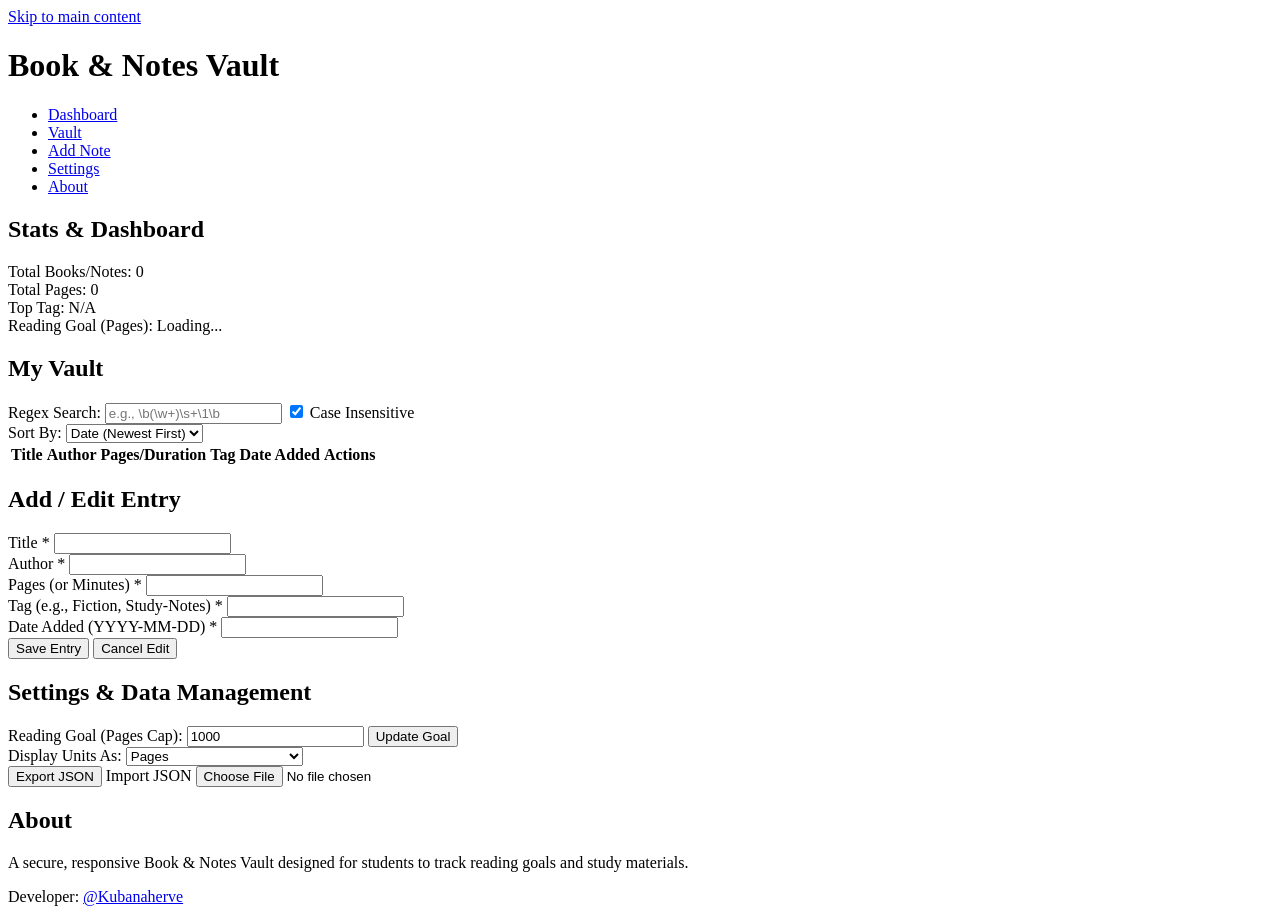
==== index.html @ f5fe2d56 "M2: Add main form, settings controls, and about section" ====
<!DOCTYPE html>
<html lang="en">
<head>
  <meta charset="UTF-8">
  <meta name="viewport" content="width=device-width, initial-scale=1.0">
  <title>Book & Notes Vault</title>
  <link rel="stylesheet" href="styles/main.css">
</head>
<body>
  <a href="#main-content" class="skip-link">Skip to main content</a>
    <header>
    <h1>Book & Notes Vault</h1>
    <nav aria-label="Main Navigation">
      <ul>
        <li><a href="#dashboard">Dashboard</a></li>
        <li><a href="#vault">Vault</a></li>
        <li><a href="#form-section">Add Note</a></li>
        <li><a href="#settings">Settings</a></li>
        <li><a href="#about">About</a></li>
      </ul>
    </nav>
  </header>
  <!-- ARIA Live Regions for Accessibility Announcements -->
  <div id="aria-polite" class="sr-only" aria-live="polite"></div>
  <div id="aria-assertive" class="sr-only" aria-live="assertive"></div>

  <main id="main-content">
   
    <!-- Dashboard Section -->
    <section id="dashboard" aria-labelledby="dashboard-heading">
      <h2 id="dashboard-heading">Stats & Dashboard</h2>
      <div class="stats-grid">
        <div class="stat-card">Total Books/Notes: <span id="stat-total">0</span></div>
        <div class="stat-card">Total Pages: <span id="stat-pages">0</span></div>
        <div class="stat-card">Top Tag: <span id="stat-tag">N/A</span></div>
      </div>
      <div class="cap-tracker">
        Reading Goal (Pages): <span id="goal-status">Loading...</span>
      </div>
      </section>

      <!-- Vault Table / Search -->
    <section id="vault" aria-labelledby="vault-heading">
      <h2 id="vault-heading">My Vault</h2>
      <div class="controls">
        <div class="search-group">
          <label for="search-input">Regex Search:</label>
          <input type="text" id="search-input" placeholder="e.g., \b(\w+)\s+\1\b">
          <label><input type="checkbox" id="search-case" checked> Case Insensitive</label>
        </div>
         <div class="sort-group">
          <label for="sort-select">Sort By:</label>
          <select id="sort-select">
            <option value="dateAdded-desc">Date (Newest First)</option>
            <option value="dateAdded-asc">Date (Oldest First)</option>
            <option value="title-asc">Title (A-Z)</option>
            <option value="pages-desc">Pages (High-Low)</option>
          </select>
        </div>
      </div>
   <div class="table-responsive">
        <table id="records-table">
          <thead>
            <tr>
              <th>Title</th>
              <th>Author</th>
              <th>Pages/Duration</th>
              <th>Tag</th>
              <th>Date Added</th>
              <th>Actions</th>
            </tr>
          </thead>
          <tbody id="records-body">
            <!-- Populated via JS -->
          </tbody>
        </table>
      </div>
    </section>

    </section>
     

<!-- Add/Edit Form Section -->
    <section id="form-section" aria-labelledby="form-heading">
      <h2 id="form-heading">Add / Edit Entry</h2>
      <form id="record-form" novalidate>
        <input type="hidden" id="record-id">

        <div class="form-group">
          <label for="title">Title *</label>
          <input type="text" id="title" required aria-describedby="title-error">
          <span class="error-msg" id="title-error"></span>
        </div>

        <div class="form-group">
          <label for="author">Author *</label>
          <input type="text" id="author" required aria-describedby="author-error">
          <span class="error-msg" id="author-error"></span>
        </div>
        <div class="form-group">
          <label for="pages">Pages (or Minutes) *</label>
          <input type="text" id="pages" required aria-describedby="pages-error">
          <span class="error-msg" id="pages-error"></span>
        </div>
        <div class="form-group">
          <label for="tag">Tag (e.g., Fiction, Study-Notes) *</label>
          <input type="text" id="tag" required aria-describedby="tag-error">
          <span class="error-msg" id="tag-error"></span>
        </div>

        <div class="form-group">
          <label for="dateAdded">Date Added (YYYY-MM-DD) *</label>
          <input type="text" id="dateAdded" required aria-describedby="date-error">
          <span class="error-msg" id="date-error"></span>
        </div>

        <button type="submit" class="btn-primary">Save Entry</button>
        <button type="button" id="cancel-edit" class="btn-secondary hidden">Cancel Edit</button>
      </form>

      </section>

    <!-- Settings Section -->
    <section id="settings" aria-labelledby="settings-heading">
      <h2 id="settings-heading">Settings & Data Management</h2>
      <div class="form-group">
        <label for="page-goal">Reading Goal (Pages Cap):</label>
        <input type="number" id="page-goal" value="1000">
        <button id="save-goal" class="btn-secondary">Update Goal</button>
      </div>
      <div class="form-group">
        <label for="unit-toggle">Display Units As:</label>
        <select id="unit-toggle">
          <option value="pages">Pages</option>
          <option value="minutes">Minutes (1 page = 2 mins)</option>
        </select>
      </div>
      <div class="data-controls">
        <button id="export-btn" class="btn-secondary">Export JSON</button>
        <label for="import-file" class="btn-secondary file-label">Import JSON</label>
        <input type="file" id="import-file" accept=".json" class="sr-only">
      </div>
    </section>

    <!-- About Section -->
    <section id="about" aria-labelledby="about-heading">
      <h2 id="about-heading">About</h2>
      <p>A secure, responsive Book & Notes Vault designed for students to track reading goals and study materials.</p>
      <p>Developer: <a href="https://github.com/Kubanaherve" target="_blank" rel="noopener">@Kubanaherve</a></p>
    </section>
    </section>
        
  </main>
</body>
</html>
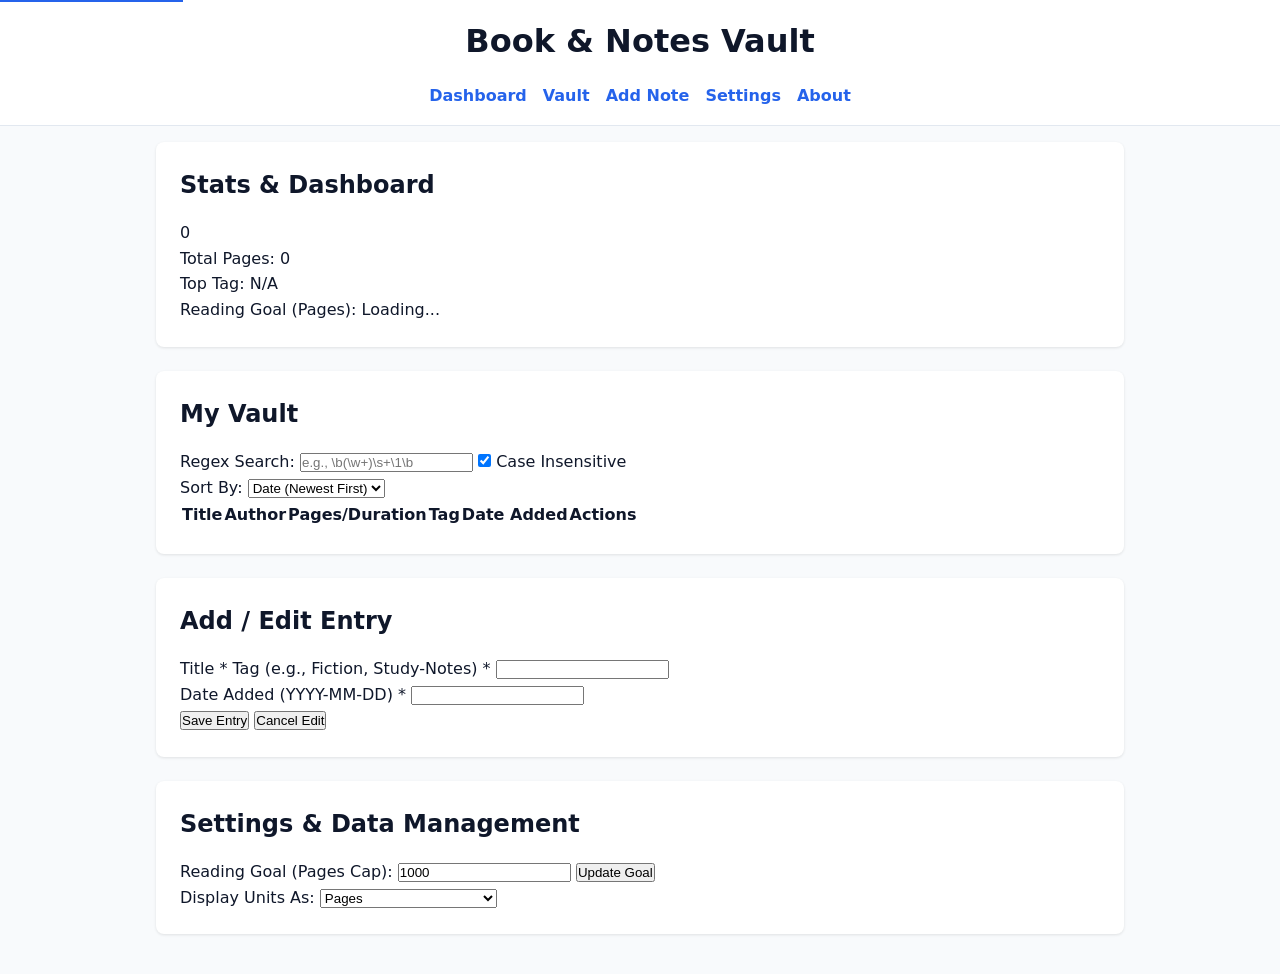
==== commit a1ca070d: "Properly placed index file to make it work perfectly" ====
--- a/index.html
+++ b/index.html
@@ -30,7 +30,7 @@
     <section id="dashboard" aria-labelledby="dashboard-heading">
       <h2 id="dashboard-heading">Stats & Dashboard</h2>
       <div class="stats-grid">
-        <div class="stat-card">Total Books/Notes: <span id="stat-total">0</span></div>
+        <div class="stat-card"><otal Books/Notes: <span id="stat-total">0</span></div>
         <div class="stat-card">Total Pages: <span id="stat-pages">0</span></div>
         <div class="stat-card">Top Tag: <span id="stat-tag">N/A</span></div>
       </div>
@@ -43,7 +43,7 @@
     <section id="vault" aria-labelledby="vault-heading">
       <h2 id="vault-heading">My Vault</h2>
       <div class="controls">
-        <div class="search-group">
+             <div class="search-group">
           <label for="search-input">Regex Search:</label>
           <input type="text" id="search-input" placeholder="e.g., \b(\w+)\s+\1\b">
           <label><input type="checkbox" id="search-case" checked> Case Insensitive</label>
@@ -88,21 +88,6 @@
 
         <div class="form-group">
           <label for="title">Title *</label>
-          <input type="text" id="title" required aria-describedby="title-error">
-          <span class="error-msg" id="title-error"></span>
-        </div>
-
-        <div class="form-group">
-          <label for="author">Author *</label>
-          <input type="text" id="author" required aria-describedby="author-error">
-          <span class="error-msg" id="author-error"></span>
-        </div>
-        <div class="form-group">
-          <label for="pages">Pages (or Minutes) *</label>
-          <input type="text" id="pages" required aria-describedby="pages-error">
-          <span class="error-msg" id="pages-error"></span>
-        </div>
-        <div class="form-group">
           <label for="tag">Tag (e.g., Fiction, Study-Notes) *</label>
           <input type="text" id="tag" required aria-describedby="tag-error">
           <span class="error-msg" id="tag-error"></span>
@@ -117,7 +102,6 @@
         <button type="submit" class="btn-primary">Save Entry</button>
         <button type="button" id="cancel-edit" class="btn-secondary hidden">Cancel Edit</button>
       </form>
-
       </section>
 
     <!-- Settings Section -->
@@ -133,22 +117,7 @@
         <select id="unit-toggle">
           <option value="pages">Pages</option>
           <option value="minutes">Minutes (1 page = 2 mins)</option>
-        </select>
-      </div>
-      <div class="data-controls">
-        <button id="export-btn" class="btn-secondary">Export JSON</button>
-        <label for="import-file" class="btn-secondary file-label">Import JSON</label>
-        <input type="file" id="import-file" accept=".json" class="sr-only">
-      </div>
-    </section>
-
-    <!-- About Section -->
-    <section id="about" aria-labelledby="about-heading">
-      <h2 id="about-heading">About</h2>
-      <p>A secure, responsive Book & Notes Vault designed for students to track reading goals and study materials.</p>
-      <p>Developer: <a href="https://github.com/Kubanaherve" target="_blank" rel="noopener">@Kubanaherve</a></p>
-    </section>
-    </section>
+              </section>
         
   </main>
 </body>
--- a/styles/main.css
+++ b/styles/main.css
@@ -0,0 +1,30 @@
+/* Custom Properties & Reset */
+:root {
+  --primary: #2563eb;
+  --primary-hover: #1d4ed8;
+  --bg-color: #f8fafc;
+  --text-main: #0f172a;
+  --text-muted: #64748b;
+  --error: #ef4444;
+  --success: #10b981;
+  --border: #e2e8f0;
+  --surface: #ffffff;
+  --mark-bg: #fde047;
+}
+
+* { box-sizing: border-box; margin: 0; padding: 0; }
+body { font-family: system-ui, -apple-system, sans-serif; background: var(--bg-color); color: var(--text-main); line-height: 1.6; }
+
+/* Accessibility - Skip Link & Screen Reader Only */
+.skip-link { position: absolute; top: -40px; left: 0; background: var(--primary); color: white; padding: 8px; z-index: 100; transition: top 0.2s; }
+.skip-link:focus { top: 0; }
+.sr-only { position: absolute; width: 1px; height: 1px; padding: 0; margin: -1px; overflow: hidden; clip: rect(0,0,0,0); border: 0; }
+*:focus-visible { outline: 3px solid var(--primary); outline-offset: 2px; }
+
+/* Layout - Mobile First */
+header { background: var(--surface); padding: 1rem; border-bottom: 1px solid var(--border); text-align: center; }
+nav ul { list-style: none; display: flex; flex-wrap: wrap; justify-content: center; gap: 1rem; margin-top: 0.5rem; }
+nav a { text-decoration: none; color: var(--primary); font-weight: 600; }
+main { padding: 1rem; max-width: 1000px; margin: 0 auto; }
+section { background: var(--surface); margin-bottom: 1.5rem; padding: 1.5rem; border-radius: 8px; box-shadow: 0 1px 3px rgba(0,0,0,0.1); }
+h1, h2 { margin-bottom: 1rem; }
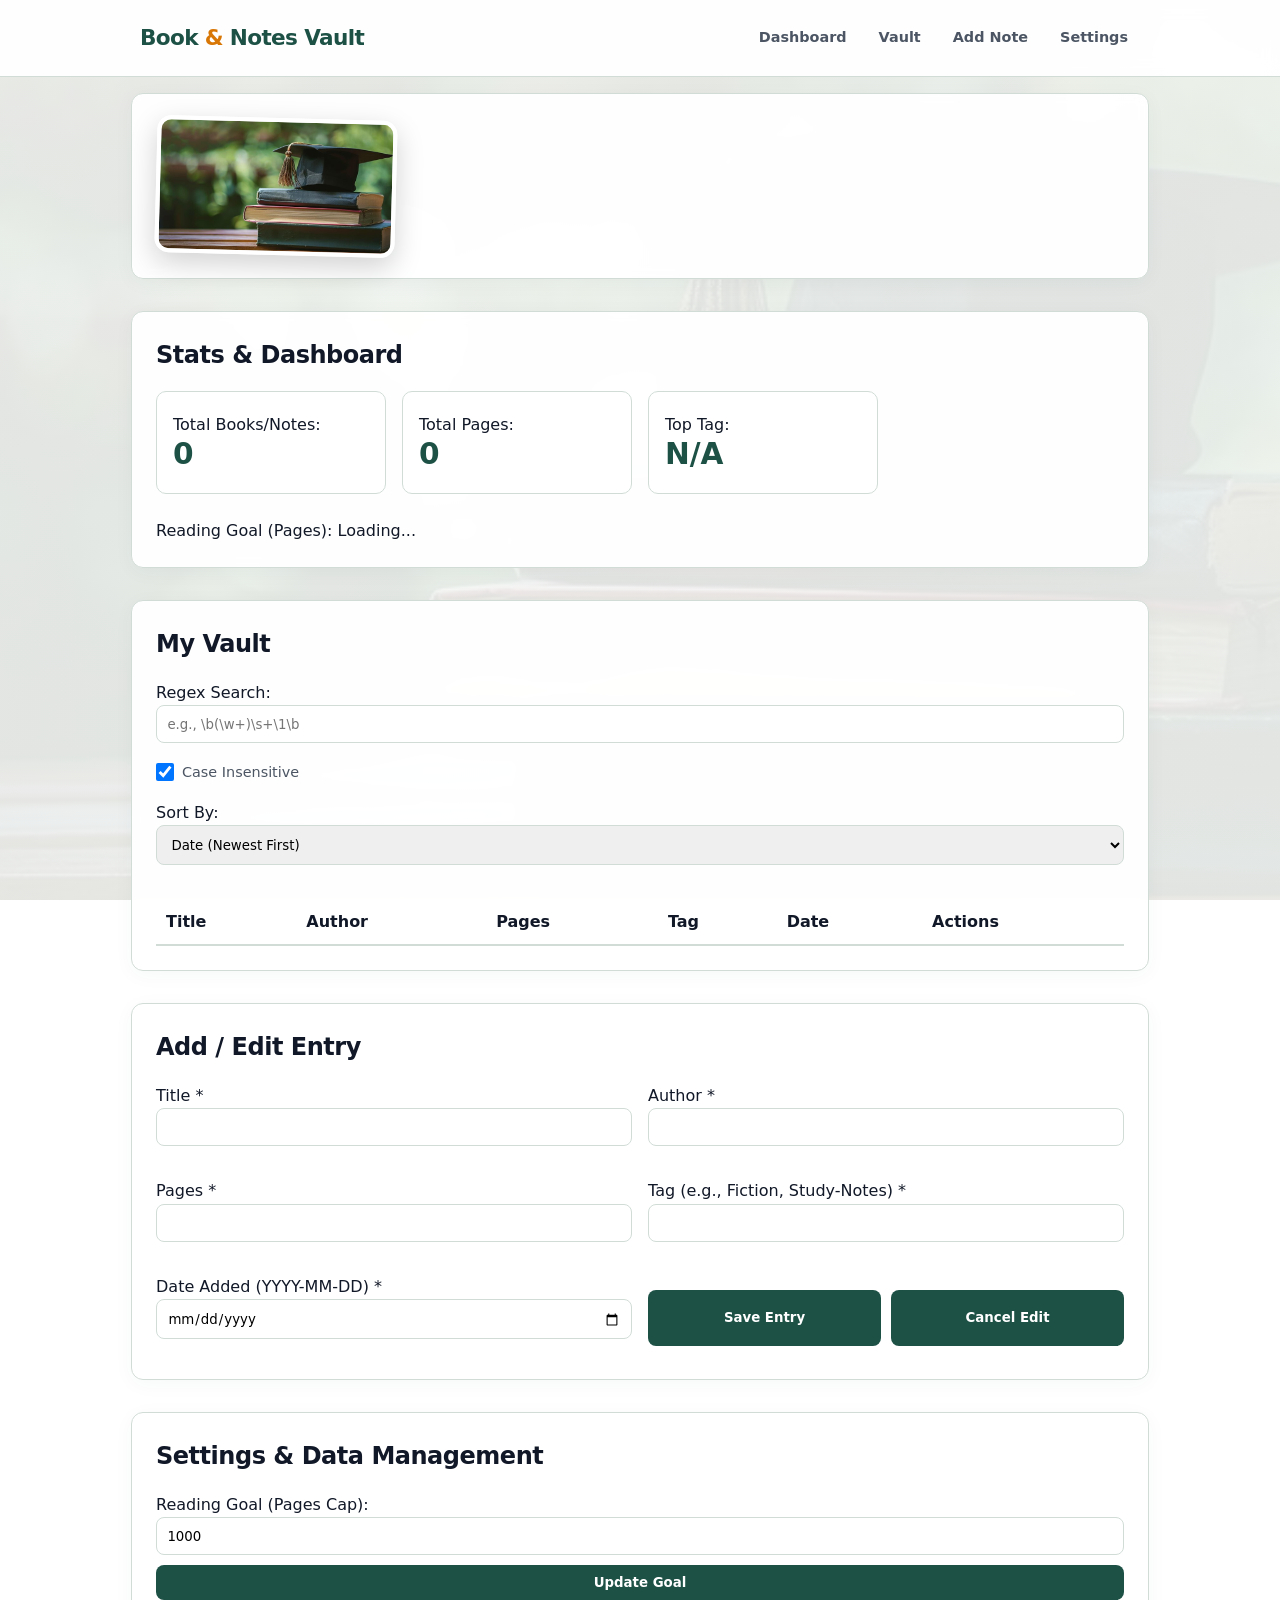
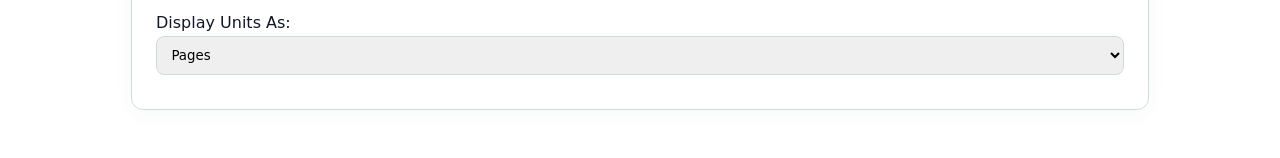
==== commit 8f2eb170: "style: apply scholarly theme with graduation image and formatted CSS" ====
--- a/index.html
+++ b/index.html
@@ -5,50 +5,60 @@
   <meta name="viewport" content="width=device-width, initial-scale=1.0">
   <title>Book & Notes Vault</title>
   <link rel="stylesheet" href="styles/main.css">
+  <!-- FIXED: Linked your JavaScript so the app actually works -->
+  <script type="module" src="scripts/app.js"></script>
 </head>
 <body>
   <a href="#main-content" class="skip-link">Skip to main content</a>
-    <header>
-    <h1>Book & Notes Vault</h1>
-    <nav aria-label="Main Navigation">
-      <ul>
-        <li><a href="#dashboard">Dashboard</a></li>
-        <li><a href="#vault">Vault</a></li>
-        <li><a href="#form-section">Add Note</a></li>
-        <li><a href="#settings">Settings</a></li>
-        <li><a href="#about">About</a></li>
-      </ul>
-    </nav>
+  <header class="site-header">
+    <div class="header-inner">
+      <a class="brand" href="#">Book <span>&</span> Notes Vault</a>
+      <nav aria-label="Main Navigation">
+        <a href="#dashboard">Dashboard</a>
+        <a href="#vault">Vault</a>
+        <a href="#form-section">Add Note</a>
+        <a href="#settings">Settings</a>
+      </nav>
+    </div>
   </header>
+
   <!-- ARIA Live Regions for Accessibility Announcements -->
   <div id="aria-polite" class="sr-only" aria-live="polite"></div>
   <div id="aria-assertive" class="sr-only" aria-live="assertive"></div>
 
   <main id="main-content">
+
+    <!-- ADDED: The Graduation Image -->
+    <section class="welcome panel">
+      <div class="welcome-image-container" aria-hidden="true">
+        <img src="assets/graduation.jpg" alt="Graduation cap and stack of books" class="welcome-image">
+      </div>
+    </section>
    
     <!-- Dashboard Section -->
-    <section id="dashboard" aria-labelledby="dashboard-heading">
+    <section id="dashboard" class="section-block panel" aria-labelledby="dashboard-heading">
       <h2 id="dashboard-heading">Stats & Dashboard</h2>
       <div class="stats-grid">
-        <div class="stat-card"><otal Books/Notes: <span id="stat-total">0</span></div>
-        <div class="stat-card">Total Pages: <span id="stat-pages">0</span></div>
-        <div class="stat-card">Top Tag: <span id="stat-tag">N/A</span></div>
+        <!-- FIXED: Typo on "Total" -->
+        <div class="stat-card">Total Books/Notes: <strong id="stat-total">0</strong></div>
+        <div class="stat-card">Total Pages: <strong id="stat-pages">0</strong></div>
+        <div class="stat-card">Top Tag: <strong id="stat-tag">N/A</strong></div>
       </div>
-      <div class="cap-tracker">
+      <div class="cap-tracker" style="margin-top: 1rem;">
         Reading Goal (Pages): <span id="goal-status">Loading...</span>
       </div>
-      </section>
+    </section>
 
-      <!-- Vault Table / Search -->
-    <section id="vault" aria-labelledby="vault-heading">
+    <!-- Vault Table / Search -->
+    <section id="vault" class="section-block" aria-labelledby="vault-heading">
       <h2 id="vault-heading">My Vault</h2>
-      <div class="controls">
-             <div class="search-group">
+      <div class="controls panel">
+        <div class="search-group">
           <label for="search-input">Regex Search:</label>
           <input type="text" id="search-input" placeholder="e.g., \b(\w+)\s+\1\b">
-          <label><input type="checkbox" id="search-case" checked> Case Insensitive</label>
+          <label class="check-label"><input type="checkbox" id="search-case" checked> Case Insensitive</label>
         </div>
-         <div class="sort-group">
+        <div class="sort-group" style="margin-top: 1rem;">
           <label for="sort-select">Sort By:</label>
           <select id="sort-select">
             <option value="dateAdded-desc">Date (Newest First)</option>
@@ -58,16 +68,17 @@
           </select>
         </div>
       </div>
-   <div class="table-responsive">
-        <table id="records-table">
+      
+      <div class="table-responsive panel" style="margin-top: 1.5rem; overflow-x: auto;">
+        <table id="records-table" style="width: 100%; text-align: left; border-collapse: collapse;">
           <thead>
-            <tr>
-              <th>Title</th>
-              <th>Author</th>
-              <th>Pages/Duration</th>
-              <th>Tag</th>
-              <th>Date Added</th>
-              <th>Actions</th>
+            <tr style="border-bottom: 2px solid var(--border);">
+              <th style="padding: 10px;">Title</th>
+              <th style="padding: 10px;">Author</th>
+              <th style="padding: 10px;">Pages</th>
+              <th style="padding: 10px;">Tag</th>
+              <th style="padding: 10px;">Date</th>
+              <th style="padding: 10px;">Actions</th>
             </tr>
           </thead>
           <tbody id="records-body">
@@ -77,49 +88,82 @@
       </div>
     </section>
 
-    </section>
-     
-
-<!-- Add/Edit Form Section -->
-    <section id="form-section" aria-labelledby="form-heading">
+    <!-- Add/Edit Form Section -->
+    <section id="form-section" class="section-block panel" aria-labelledby="form-heading">
       <h2 id="form-heading">Add / Edit Entry</h2>
       <form id="record-form" novalidate>
         <input type="hidden" id="record-id">
 
+        <!-- FIXED: Added the missing Title, Author, and Pages inputs -->
         <div class="form-group">
           <label for="title">Title *</label>
+          <input type="text" id="title" required aria-describedby="title-error">
+          <span class="error-message" id="title-error"></span>
+        </div>
+
+        <div class="form-group">
+          <label for="author">Author *</label>
+          <input type="text" id="author" required aria-describedby="author-error">
+          <span class="error-message" id="author-error"></span>
+        </div>
+
+        <div class="form-group">
+          <label for="pages">Pages *</label>
+          <input type="number" id="pages" required aria-describedby="pages-error">
+          <span class="error-message" id="pages-error"></span>
+        </div>
+
+        <div class="form-group">
           <label for="tag">Tag (e.g., Fiction, Study-Notes) *</label>
           <input type="text" id="tag" required aria-describedby="tag-error">
-          <span class="error-msg" id="tag-error"></span>
+          <span class="error-message" id="tag-error"></span>
         </div>
 
         <div class="form-group">
           <label for="dateAdded">Date Added (YYYY-MM-DD) *</label>
-          <input type="text" id="dateAdded" required aria-describedby="date-error">
-          <span class="error-msg" id="date-error"></span>
+          <input type="date" id="dateAdded" required aria-describedby="date-error">
+          <span class="error-message" id="date-error"></span>
         </div>
 
-        <button type="submit" class="btn-primary">Save Entry</button>
-        <button type="button" id="cancel-edit" class="btn-secondary hidden">Cancel Edit</button>
+        <div style="display: flex; gap: 10px; margin-top: 1rem;">
+          <button type="submit" class="button button-primary">Save Entry</button>
+          <button type="button" id="cancel-edit" class="button button-light hidden">Cancel Edit</button>
+        </div>
       </form>
-      </section>
+    </section>
 
     <!-- Settings Section -->
-    <section id="settings" aria-labelledby="settings-heading">
+    <section id="settings" class="section-block panel" aria-labelledby="settings-heading">
       <h2 id="settings-heading">Settings & Data Management</h2>
       <div class="form-group">
         <label for="page-goal">Reading Goal (Pages Cap):</label>
         <input type="number" id="page-goal" value="1000">
-        <button id="save-goal" class="btn-secondary">Update Goal</button>
+        <button id="save-goal" class="button button-primary">Update Goal</button>
       </div>
       <div class="form-group">
         <label for="unit-toggle">Display Units As:</label>
         <select id="unit-toggle">
           <option value="pages">Pages</option>
           <option value="minutes">Minutes (1 page = 2 mins)</option>
-              </section>
+        <!-- FIXED: Added missing closing tags -->
+        </select>
+      </div>
+    </section>
         
   </main>
 </body>
 </html>
 
+
+  
+  
+  
+     
+
+
+
+    
+
+        
+  
+
--- a/styles/main.css
+++ b/styles/main.css
@@ -1,30 +1,391 @@
 /* Custom Properties & Reset */
 :root {
-  --primary: #2563eb;
-  --primary-hover: #1d4ed8;
-  --bg-color: #f8fafc;
-  --text-main: #0f172a;
-  --text-muted: #64748b;
-  --error: #ef4444;
-  --success: #10b981;
-  --border: #e2e8f0;
-  --surface: #ffffff;
+  --primary: #1d5146; /* Deep scholarly green */
+  --primary-hover: #164037;
+  --accent: #d97706; /* Scholarly Gold */
+  --bg-color: #f3f6f4;
+  --text-main: #111827;
+  --text-muted: #4b5563;
+  --error: #b91c1c;
+  --success: #15803d;
+  --border: #d1dcd6;
+  --surface: rgba(255, 255, 255, 0.94); /* Glass-like surface translucency */
   --mark-bg: #fde047;
 }
 
 * { box-sizing: border-box; margin: 0; padding: 0; }
-body { font-family: system-ui, -apple-system, sans-serif; background: var(--bg-color); color: var(--text-main); line-height: 1.6; }
-
-/* Accessibility - Skip Link & Screen Reader Only */
-.skip-link { position: absolute; top: -40px; left: 0; background: var(--primary); color: white; padding: 8px; z-index: 100; transition: top 0.2s; }
-.skip-link:focus { top: 0; }
+html { scroll-behavior: smooth; scroll-padding-top: 1.5rem; }
+
+/* Immersive Background Wallpaper */
+body { 
+  font-family: system-ui, -apple-system, sans-serif; 
+  background-image: 
+    linear-gradient(rgba(243, 246, 244, 0.92), rgba(243, 246, 244, 0.92)), /* Light overlay to secure AA text contrast */
+    url('../assets/graduation.jpg'); /* Set your visual here */
+  background-attachment: fixed;
+  background-size: cover;
+  background-position: center;
+  color: var(--text-main); 
+  line-height: 1.6; 
+}
+
+/* Accessibility */
+.skip-link { position: absolute; top: -100px; left: 1rem; background: var(--primary); color: #fff; padding: 0.7rem 1rem; border-radius: 8px; z-index: 100; transition: top 0.2s; }
+.skip-link:focus { top: 1rem; }
 .sr-only { position: absolute; width: 1px; height: 1px; padding: 0; margin: -1px; overflow: hidden; clip: rect(0,0,0,0); border: 0; }
-*:focus-visible { outline: 3px solid var(--primary); outline-offset: 2px; }
-
-/* Layout - Mobile First */
-header { background: var(--surface); padding: 1rem; border-bottom: 1px solid var(--border); text-align: center; }
-nav ul { list-style: none; display: flex; flex-wrap: wrap; justify-content: center; gap: 1rem; margin-top: 0.5rem; }
-nav a { text-decoration: none; color: var(--primary); font-weight: 600; }
-main { padding: 1rem; max-width: 1000px; margin: 0 auto; }
-section { background: var(--surface); margin-bottom: 1.5rem; padding: 1.5rem; border-radius: 8px; box-shadow: 0 1px 3px rgba(0,0,0,0.1); }
-h1, h2 { margin-bottom: 1rem; }
+*:focus-visible { outline: 3px solid var(--accent); outline-offset: 3px; }
+
+/* Site Header */
+header { background: var(--surface); backdrop-filter: blur(8px); border-bottom: 1.5px solid var(--border); padding: 1.25rem 1rem; text-align: center; }
+.header-inner { max-width: 1000px; margin: 0 auto; display: flex; flex-direction: column; gap: 0.75rem; }
+.brand { font-size: 1.35rem; font-weight: 850; text-decoration: none; color: var(--primary); letter-spacing: -0.03em; }
+.brand span { color: var(--accent); }
+nav { display: flex; flex-wrap: wrap; justify-content: center; gap: 0.5rem; }
+nav a { text-decoration: none; color: var(--text-muted); font-weight: 600; font-size: 0.9rem; padding: 0.4rem 0.75rem; border-radius: 8px; transition: background 0.2s; }
+nav a:hover { background: rgba(29, 81, 70, 0.08); color: var(--primary); }
+
+/* Layout Shell */
+main { padding: 1rem; max-width: 1050px; margin: 0 auto; }
+section { background: var(--surface); backdrop-filter: blur(6px); margin-bottom: 2rem; padding: 1.5rem; border-radius: 12px; border: 1.5px solid var(--border); box-shadow: 0 4px 20px rgba(29, 81, 70, 0.04); }
+h1, h2, h3 { margin-bottom: 1rem; letter-spacing: -0.02em; }
+.eyebrow { font-size: 0.75rem; font-weight: 800; color: var(--accent); letter-spacing: 0.12em; margin-bottom: 0.5rem; text-transform: uppercase; }
+
+/* The Welcome Image Component */
+.welcome { display: flex; flex-direction: column; gap: 1.5rem; }
+.welcome-copy { color: var(--text-muted); font-size: 1.05rem; margin-bottom: 1.25rem; max-width: 550px; }
+.welcome-image-container { display: flex; justify-content: center; width: 100%; max-width: 320px; margin: 0 auto; transform: rotate(1.5deg); }
+.welcome-image { width: 100%; border-radius: 14px; border: 4px solid #fff; box-shadow: 0 10px 28px rgba(0,0,0,0.18); transform: translateY(0); transition: transform 0.3s ease; }
+.welcome-image:hover { transform: translateY(-4px) rotate(-1deg); }
+
+/* Forms & Inputs */
+input, select, button {
+  padding: 0.65rem;
+  border: 1.5px solid var(--border);
+  border-radius: 8px;
+  font-family: inherit;
+  width: 100%;
+  margin-bottom: 0.6rem;
+}
+
+button {
+  background: var(--primary);
+  color: white;
+  border: none;
+  font-weight: 700;
+  cursor: pointer;
+  transition: background 0.2s, transform 0.1s;
+}
+
+button:hover {
+  background: var(--primary-hover);
+  transform: translateY(-1px);
+}
+
+.check-label {
+  display: flex;
+  align-items: center;
+  gap: 0.5rem;
+  font-size: 0.9rem;
+  margin-top: 0.5rem;
+  color: var(--text-muted);
+  cursor: pointer;
+}
+
+.check-label input {
+  width: 18px;
+  min-height: 18px;
+  margin: 0;
+}
+
+/* Form Error States */
+input[aria-invalid="true"] {
+  border-color: var(--error);
+  background-color: #fef2f2;
+}
+
+.error-message {
+  color: var(--error);
+  font-size: 0.82rem;
+  font-weight: 600;
+  display: block;
+  margin-top: 0.1rem;
+  margin-bottom: 0.4rem;
+}
+
+/* Grid Dashboard Metric Cards */
+.stats-grid {
+  display: grid;
+  grid-template-columns: repeat(2, 1fr);
+  gap: 1rem;
+  margin-bottom: 1.5rem;
+}
+
+.stat-card {
+  background: var(--surface);
+  padding: 1.25rem 1rem;
+  border-radius: 10px;
+  border: 1.5px solid var(--border);
+}
+
+.stat-card p {
+  color: var(--text-muted);
+  font-size: 0.8rem;
+  text-transform: uppercase;
+  letter-spacing: 0.05em;
+  font-weight: 700;
+  margin-bottom: 0.25rem;
+}
+
+.stat-card strong {
+  display: block;
+  font-size: 1.85rem;
+  color: var(--primary);
+  line-height: 1.2;
+}
+
+.stat-card span {
+  display: block;
+  color: var(--text-muted);
+  font-size: 0.78rem;
+  margin-top: 0.15rem;
+}
+
+/* Dashboard Trends Chart */
+.activity-chart {
+  display: flex;
+  align-items: flex-end;
+  gap: 8px;
+  height: 130px;
+  margin-top: 1rem;
+  border-bottom: 1.5px solid var(--border);
+  padding-bottom: 6px;
+}
+
+.chart-day {
+  flex: 1;
+  display: flex;
+  flex-direction: column;
+  justify-content: flex-end;
+  align-items: center;
+  height: 100%;
+  font-size: 0.75rem;
+  color: var(--text-muted);
+  gap: 4px;
+}
+
+.chart-bar-wrap {
+  width: 100%;
+  height: 95px;
+  display: flex;
+  align-items: flex-end;
+  background: rgba(0, 0, 0, 0.04);
+  border-radius: 6px 6px 0 0;
+  overflow: hidden;
+}
+
+.chart-bar {
+  width: 100%;
+  background: var(--accent);
+  border-radius: 4px 4px 0 0;
+  transition: height 0.4s ease;
+  min-height: 2px;
+}
+
+/* Progress Targets */
+.progress-track {
+  height: 10px;
+  background: rgba(0, 0, 0, 0.06);
+  border-radius: 99px;
+  overflow: hidden;
+  margin: 12px 0;
+}
+
+.progress-fill {
+  height: 100%;
+  background: var(--success);
+  width: 0;
+  transition: width 0.4s ease;
+}
+
+/* Book Records Lists & Animated Cards */
+.book-grid {
+  display: grid;
+  grid-template-columns: 1fr;
+  gap: 1rem;
+}
+
+.book-card {
+  padding: 1.25rem;
+  border: 1.5px solid var(--border);
+  border-left: 6px solid var(--primary);
+  border-radius: 10px;
+  background: var(--surface);
+  animation: fadeUp 0.35s ease-out forwards;
+}
+
+.book-card h3 {
+  color: var(--primary);
+  margin-bottom: 0.25rem;
+  font-size: 1.15rem;
+}
+
+.book-author {
+  font-size: 0.95rem;
+  font-style: italic;
+  color: var(--text-muted);
+  margin-bottom: 0.75rem;
+}
+
+.book-meta {
+  display: flex;
+  flex-wrap: wrap;
+  gap: 0.5rem;
+  align-items: center;
+  margin-bottom: 1rem;
+  font-size: 0.8rem;
+  font-weight: 700;
+  color: var(--text-muted);
+}
+
+.tag-pill {
+  background: rgba(29, 81, 70, 0.07);
+  color: var(--primary);
+  border-radius: 99px;
+  padding: 0.2rem 0.6rem;
+  text-transform: uppercase;
+  font-size: 0.75rem;
+}
+
+.book-actions {
+  display: flex;
+  gap: 0.5rem;
+}
+
+.book-actions .button {
+  padding: 0.5rem 0.75rem;
+  font-size: 0.85rem;
+}
+
+.delete-button {
+  border-color: rgba(185, 28, 28, 0.2);
+  background: rgba(185, 28, 28, 0.05);
+  color: var(--error);
+}
+
+.delete-button:hover {
+  background: var(--error);
+  color: #fff;
+  transform: translateY(-2px);
+}
+
+mark {
+  background: var(--mark-bg);
+  color: var(--text-main);
+  padding: 0 0.15em;
+  border-radius: 2px;
+}
+
+/* Settings Panels & conversions */
+.settings-grid {
+  display: grid;
+  grid-template-columns: 1fr;
+  gap: 1.25rem;
+}
+
+.settings-card {
+  padding: 1.25rem;
+  background: var(--surface);
+  border-radius: 10px;
+  border: 1.5px solid var(--border);
+}
+
+.conversion-result {
+  font-weight: bold;
+  margin-top: 0.5rem;
+}
+
+.conversion-result strong {
+  font-size: 1.4rem;
+  color: var(--accent);
+}
+
+/* Animation Rule */
+@keyframes fadeUp {
+  from {
+    opacity: 0;
+    transform: translateY(12px);
+  }
+  to {
+    opacity: 1;
+    transform: translateY(0);
+  }
+}
+
+@media (prefers-reduced-motion: reduce) {
+  *, *::before, *::after {
+    scroll-behavior: auto !important;
+    animation-duration: 0.01ms !important;
+    transition-duration: 0.01ms !important;
+  }
+}
+
+/* Media Breakpoints - Scaling to Large Viewports */
+@media (min-width: 560px) {
+  .welcome {
+    flex-direction: row;
+    align-items: center;
+    justify-content: space-between;
+  }
+  
+  .welcome-image-container {
+    flex: 0 0 240px;
+    margin: 0;
+  }
+  
+  .stats-grid {
+    grid-template-columns: repeat(4, 1fr);
+  }
+  
+  form {
+    display: grid;
+    grid-template-columns: 1fr 1fr;
+    gap: 1rem;
+  }
+  
+  button[type="submit"] {
+    grid-column: span 2;
+  }
+}
+
+@media (min-width: 768px) {
+  .header-inner {
+    flex-direction: row;
+    align-items: center;
+    justify-content: space-between;
+  }
+  
+  nav {
+    justify-content: flex-end;
+  }
+  
+  .book-grid {
+    grid-template-columns: repeat(2, 1fr);
+  }
+  
+  .settings-grid {
+    grid-template-columns: repeat(2, 1fr);
+  }
+}
+
+@media (min-width: 1024px) {
+  .book-grid {
+    grid-template-columns: repeat(3, 1fr);
+  }
+  
+  .settings-grid {
+    grid-template-columns: repeat(3, 1fr);
+  }
+}
+
+
+
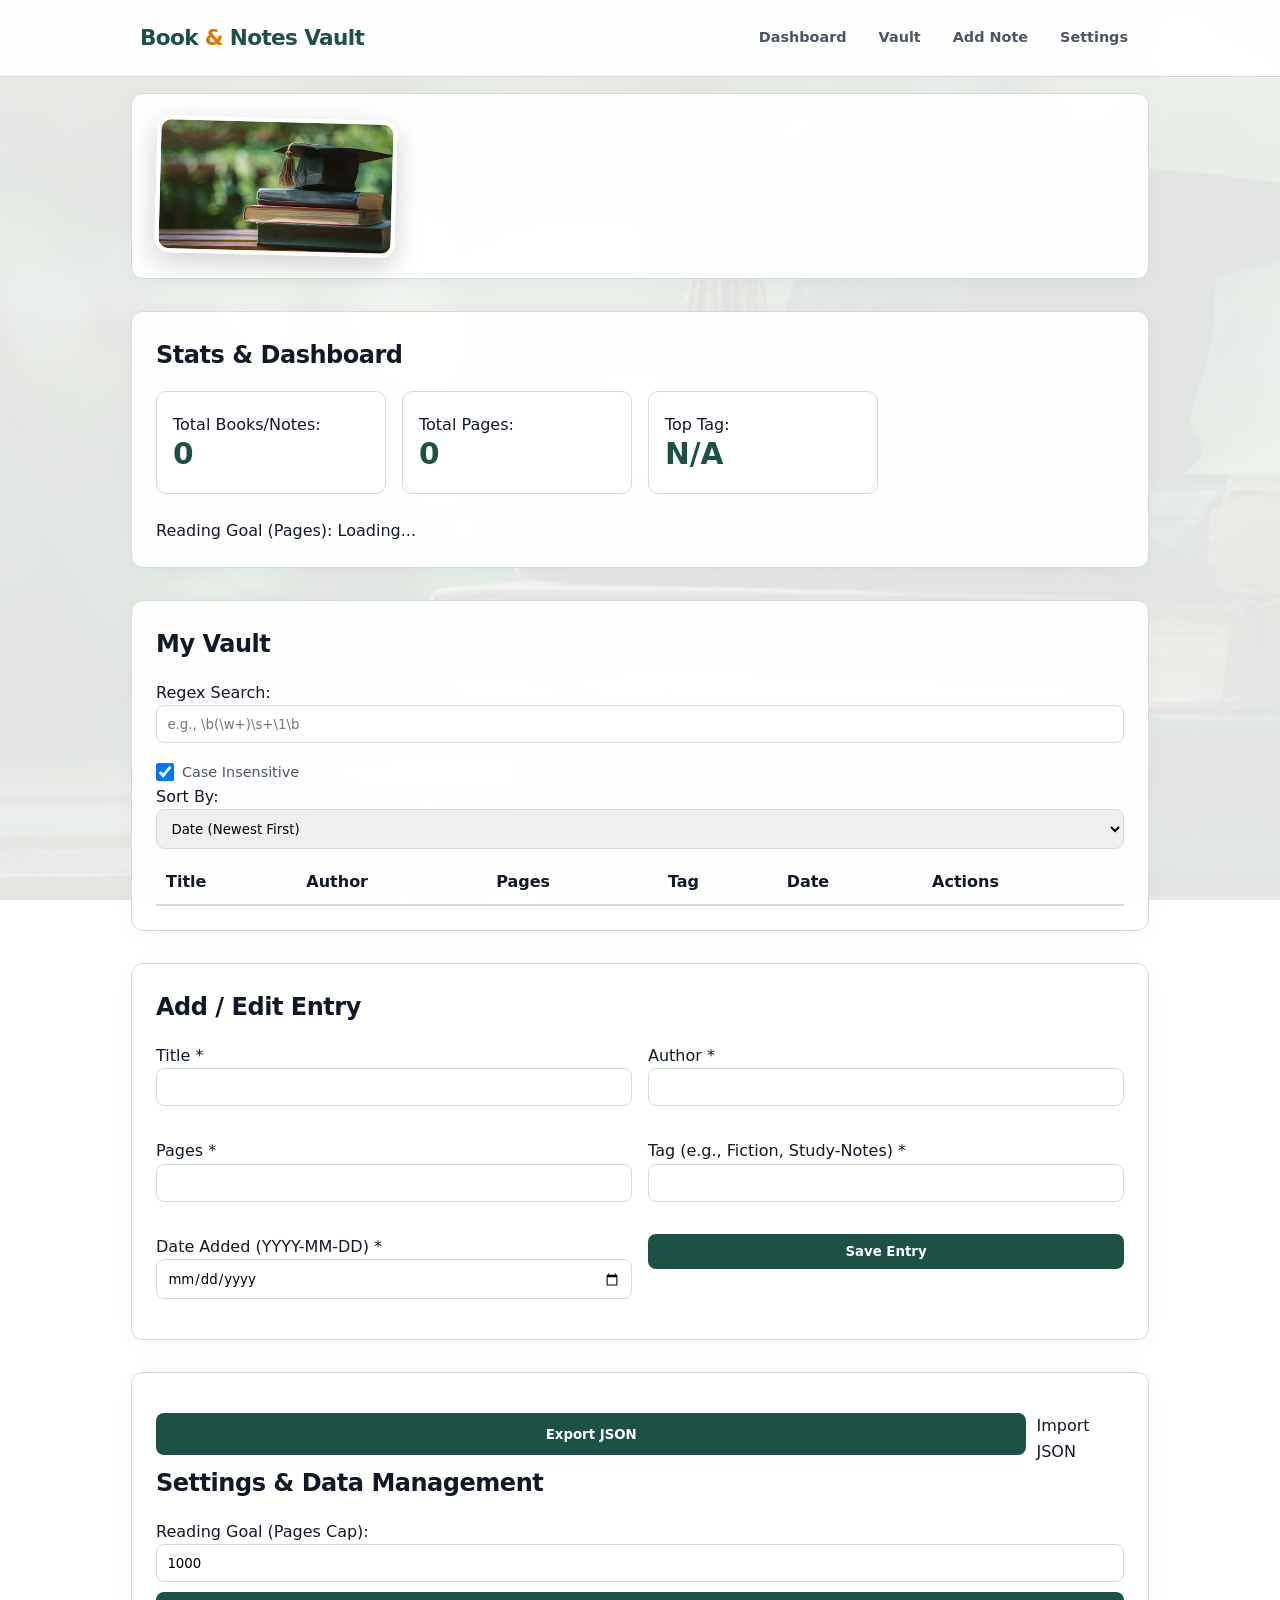
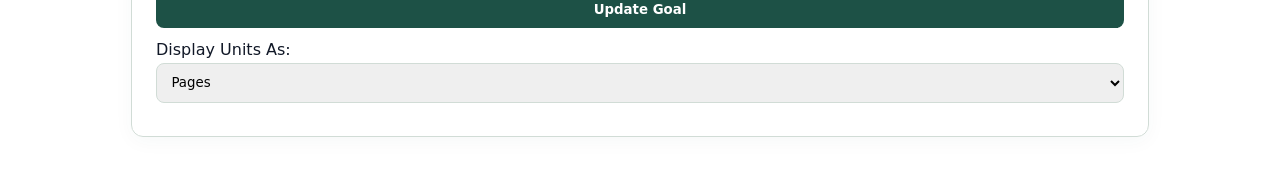
==== commit ffd5e213: "fix: resolve module imports, remove inline styles, and clean repo stubs" ====
--- a/index.html
+++ b/index.html
@@ -44,7 +44,7 @@
         <div class="stat-card">Total Pages: <strong id="stat-pages">0</strong></div>
         <div class="stat-card">Top Tag: <strong id="stat-tag">N/A</strong></div>
       </div>
-      <div class="cap-tracker" style="margin-top: 1rem;">
+      <div class="cap-tracker" >
         Reading Goal (Pages): <span id="goal-status">Loading...</span>
       </div>
     </section>
@@ -58,7 +58,7 @@
           <input type="text" id="search-input" placeholder="e.g., \b(\w+)\s+\1\b">
           <label class="check-label"><input type="checkbox" id="search-case" checked> Case Insensitive</label>
         </div>
-        <div class="sort-group" style="margin-top: 1rem;">
+        <div class="sort-group" 
           <label for="sort-select">Sort By:</label>
           <select id="sort-select">
             <option value="dateAdded-desc">Date (Newest First)</option>
@@ -69,16 +69,17 @@
         </div>
       </div>
       
-      <div class="table-responsive panel" style="margin-top: 1.5rem; overflow-x: auto;">
-        <table id="records-table" style="width: 100%; text-align: left; border-collapse: collapse;">
+      <div class="table-responsive panel" >
+        <table id="records-table" >
+          <caption class="sr-only">My Vault Records</caption>
           <thead>
-            <tr style="border-bottom: 2px solid var(--border);">
-              <th style="padding: 10px;">Title</th>
-              <th style="padding: 10px;">Author</th>
-              <th style="padding: 10px;">Pages</th>
-              <th style="padding: 10px;">Tag</th>
-              <th style="padding: 10px;">Date</th>
-              <th style="padding: 10px;">Actions</th>
+            <tr >
+              <th >Title</th>
+              <th>Author</th>
+              <th>Pages</th>
+              <th>Tag</th>
+              <th>Date</th>
+              <th>Actions</th>
             </tr>
           </thead>
           <tbody id="records-body">
@@ -122,10 +123,10 @@
         <div class="form-group">
           <label for="dateAdded">Date Added (YYYY-MM-DD) *</label>
           <input type="date" id="dateAdded" required aria-describedby="date-error">
-          <span class="error-message" id="date-error"></span>
+          <span class="error-message" id="dateAdded-error"></span>
         </div>
 
-        <div style="display: flex; gap: 10px; margin-top: 1rem;">
+        <div>
           <button type="submit" class="button button-primary">Save Entry</button>
           <button type="button" id="cancel-edit" class="button button-light hidden">Cancel Edit</button>
         </div>
@@ -134,6 +135,11 @@
 
     <!-- Settings Section -->
     <section id="settings" class="section-block panel" aria-labelledby="settings-heading">
+      <div class="form-group action-group">
+          <button id="export-btn" class="button button-primary">Export JSON</button>
+          <label for="import-file" class="button button-light">Import JSON</label>
+          <input type="file" id="import-file" class="sr-only" accept=".json">
+        </div>
       <h2 id="settings-heading">Settings & Data Management</h2>
       <div class="form-group">
         <label for="page-goal">Reading Goal (Pages Cap):</label>
--- a/styles/main.css
+++ b/styles/main.css
@@ -386,6 +386,26 @@
     grid-template-columns: repeat(3, 1fr);
   }
 }
-
-
-
+table {
+  width: 100%;
+  text-align: left;
+  border-collapse: collapse;
+}
+
+th {
+  padding: 10px;
+  border-bottom: 2px solid var(--border);
+}
+
+.hidden {
+  display: none !important;
+}
+
+.action-group {
+  display: flex;
+  gap: 10px;
+  margin-top: 1rem;
+}
+
+
+
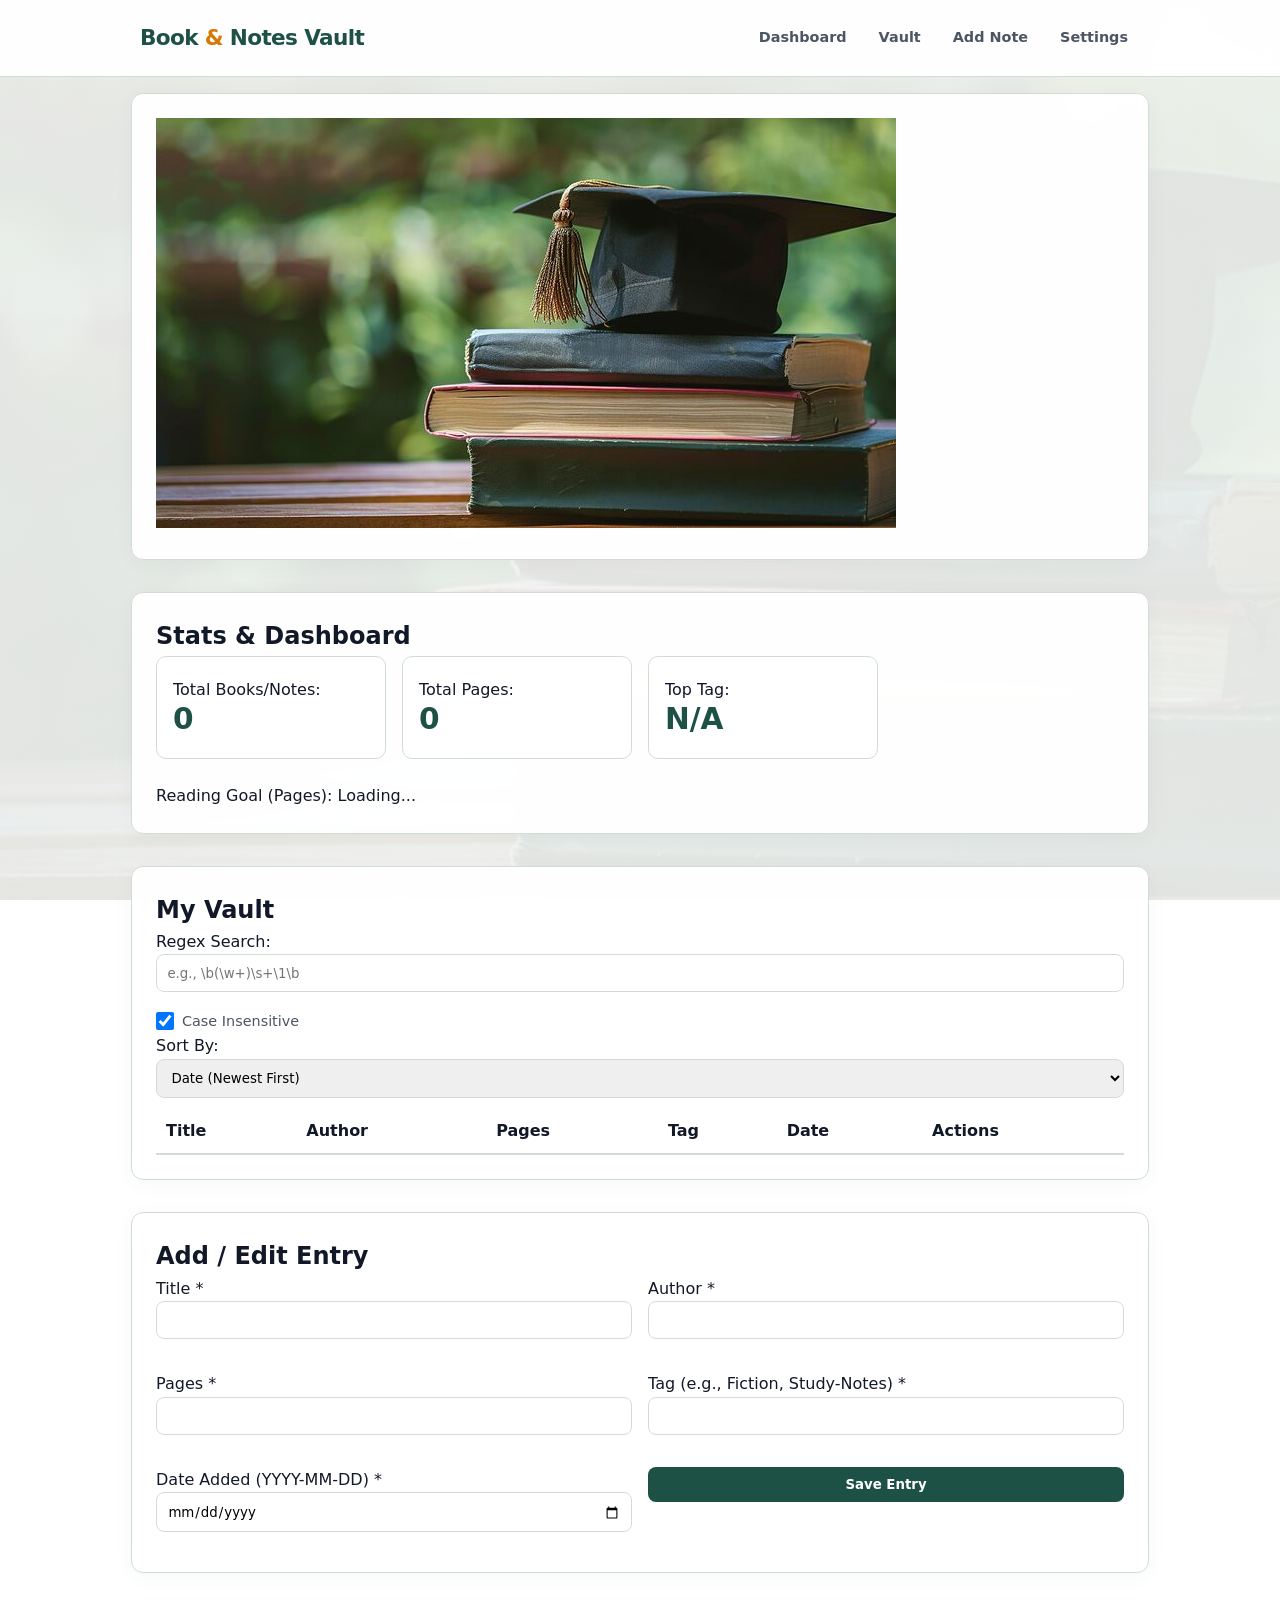
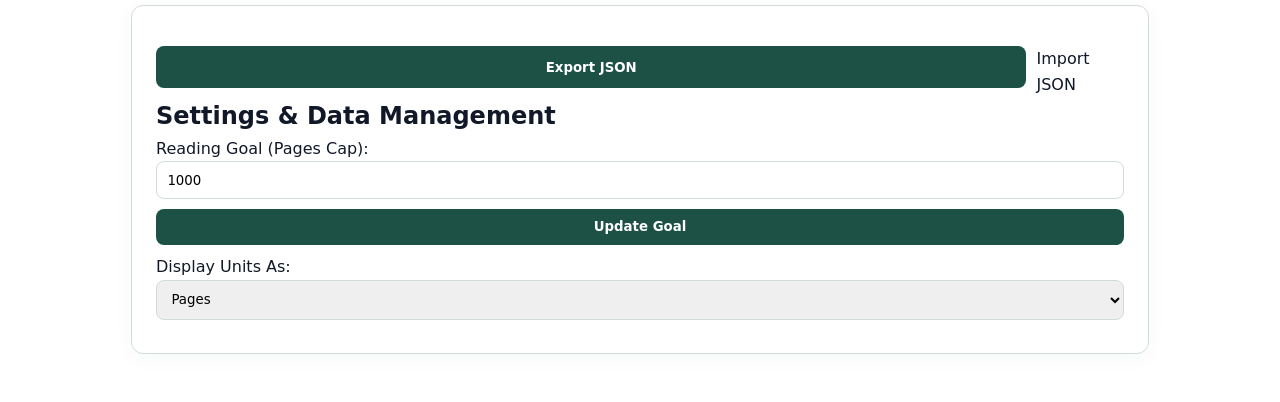
==== commit 0456f6e6: "Final Changes" ====
--- a/index.html
+++ b/index.html
@@ -58,7 +58,7 @@
           <input type="text" id="search-input" placeholder="e.g., \b(\w+)\s+\1\b">
           <label class="check-label"><input type="checkbox" id="search-case" checked> Case Insensitive</label>
         </div>
-        <div class="sort-group" 
+       <div class="sort-group"></div>
           <label for="sort-select">Sort By:</label>
           <select id="sort-select">
             <option value="dateAdded-desc">Date (Newest First)</option>
--- a/styles/main.css
+++ b/styles/main.css
@@ -1,61 +1,165 @@
-/* Custom Properties & Reset */
+/* =========================================
+   1. CSS VARIABLES (COLOR THEME)
+========================================= */
 :root {
   --primary: #1d5146; /* Deep scholarly green */
   --primary-hover: #164037;
-  --accent: #d97706; /* Scholarly Gold */
+  --accent: #d97706; /* Scholarly gold */
   --bg-color: #f3f6f4;
   --text-main: #111827;
   --text-muted: #4b5563;
   --error: #b91c1c;
   --success: #15803d;
   --border: #d1dcd6;
-  --surface: rgba(255, 255, 255, 0.94); /* Glass-like surface translucency */
+  --surface: rgba(255, 255, 255, 0.94);
   --mark-bg: #fde047;
 }
 
-* { box-sizing: border-box; margin: 0; padding: 0; }
-html { scroll-behavior: smooth; scroll-padding-top: 1.5rem; }
-
-/* Immersive Background Wallpaper */
-body { 
-  font-family: system-ui, -apple-system, sans-serif; 
-  background-image: 
-    linear-gradient(rgba(243, 246, 244, 0.92), rgba(243, 246, 244, 0.92)), /* Light overlay to secure AA text contrast */
-    url('../assets/graduation.jpg'); /* Set your visual here */
+/* =========================================
+   2. GLOBAL RESET
+========================================= */
+* {
+  box-sizing: border-box;
+  margin: 0;
+  padding: 0;
+}
+
+html {
+  scroll-behavior: smooth;
+  scroll-padding-top: 1.5rem;
+}
+
+/* =========================================
+   3. BODY AND BACKGROUND
+========================================= */
+body {
+  font-family: system-ui, -apple-system, sans-serif;
+  background-image:
+    linear-gradient(
+      rgba(243, 246, 244, 0.92),
+      rgba(243, 246, 244, 0.92)
+    ),
+    url('../assets/graduation.jpg');
   background-attachment: fixed;
   background-size: cover;
   background-position: center;
-  color: var(--text-main); 
-  line-height: 1.6; 
-}
-
-/* Accessibility */
-.skip-link { position: absolute; top: -100px; left: 1rem; background: var(--primary); color: #fff; padding: 0.7rem 1rem; border-radius: 8px; z-index: 100; transition: top 0.2s; }
-.skip-link:focus { top: 1rem; }
-.sr-only { position: absolute; width: 1px; height: 1px; padding: 0; margin: -1px; overflow: hidden; clip: rect(0,0,0,0); border: 0; }
-*:focus-visible { outline: 3px solid var(--accent); outline-offset: 3px; }
-
-/* Site Header */
-header { background: var(--surface); backdrop-filter: blur(8px); border-bottom: 1.5px solid var(--border); padding: 1.25rem 1rem; text-align: center; }
-.header-inner { max-width: 1000px; margin: 0 auto; display: flex; flex-direction: column; gap: 0.75rem; }
-.brand { font-size: 1.35rem; font-weight: 850; text-decoration: none; color: var(--primary); letter-spacing: -0.03em; }
-.brand span { color: var(--accent); }
-nav { display: flex; flex-wrap: wrap; justify-content: center; gap: 0.5rem; }
-nav a { text-decoration: none; color: var(--text-muted); font-weight: 600; font-size: 0.9rem; padding: 0.4rem 0.75rem; border-radius: 8px; transition: background 0.2s; }
-nav a:hover { background: rgba(29, 81, 70, 0.08); color: var(--primary); }
-
-/* Layout Shell */
-main { padding: 1rem; max-width: 1050px; margin: 0 auto; }
-section { background: var(--surface); backdrop-filter: blur(6px); margin-bottom: 2rem; padding: 1.5rem; border-radius: 12px; border: 1.5px solid var(--border); box-shadow: 0 4px 20px rgba(29, 81, 70, 0.04); }
-h1, h2, h3 { margin-bottom: 1rem; letter-spacing: -0.02em; }
-.eyebrow { font-size: 0.75rem; font-weight: 800; color: var(--accent); letter-spacing: 0.12em; margin-bottom: 0.5rem; text-transform: uppercase; }
-
-/* The Welcome Image Component */
-.welcome { display: flex; flex-direction: column; gap: 1.5rem; }
-.welcome-copy { color: var(--text-muted); font-size: 1.05rem; margin-bottom: 1.25rem; max-width: 550px; }
-.welcome-image-container { display: flex; justify-content: center; width: 100%; max-width: 320px; margin: 0 auto; transform: rotate(1.5deg); }
-.welcome-image { width: 100%; border-radius: 14px; border: 4px solid #fff; box-shadow: 0 10px 28px rgba(0,0,0,0.18); transform: translateY(0); transition: transform 0.3s ease; }
-.welcome-image:hover { transform: translateY(-4px) rotate(-1deg); }
+  color: var(--text-main);
+  line-height: 1.6;
+}
+
+/* =========================================
+   4. SITE HEADER
+========================================= */
+header {
+  background: var(--surface);
+  backdrop-filter: blur(8px);
+  border-bottom: 1.5px solid var(--border);
+  padding: 1.25rem 1rem;
+  text-align: center;
+}
+
+.header-inner {
+  max-width: 1000px;
+  margin: 0 auto;
+  display: flex;
+  flex-direction: column;
+  gap: 0.75rem;
+}
+
+.brand {
+  font-size: 1.35rem;
+  font-weight: 850;
+  text-decoration: none;
+  color: var(--primary);
+  letter-spacing: -0.03em;
+}
+
+.brand span {
+  color: var(--accent);
+}
+
+/* Navigation */
+nav {
+  display: flex;
+  flex-wrap: wrap;
+  justify-content: center;
+  gap: 0.5rem;
+}
+
+nav a {
+  text-decoration: none;
+  color: var(--text-muted);
+  font-weight: 600;
+  font-size: 0.9rem;
+  padding: 0.4rem 0.75rem;
+  border-radius: 8px;
+  transition: background 0.2s;
+}
+
+nav a:hover {
+  background: rgba(29, 81, 70, 0.08);
+  color: var(--primary);
+}
+
+/* =========================================
+   5. ACCESSIBILITY
+========================================= */
+.skip-link {
+  position: absolute;
+  top: -100px;
+  left: 1rem;
+  background: var(--primary);
+  color: #fff;
+  padding: 0.7rem 1rem;
+  border-radius: 8px;
+  z-index: 100;
+  transition: top 0.2s;
+}
+
+.skip-link:focus {
+  top: 1rem;
+}
+
+.sr-only {
+  position: absolute;
+  width: 1px;
+  height: 1px;
+  padding: 0;
+  margin: -1px;
+  overflow: hidden;
+  clip: rect(0, 0, 0, 0);
+  border: 0;
+}
+
+*:focus-visible {
+  outline: 3px solid var(--accent);
+  outline-offset: 3px;
+}
+
+/* =========================================
+   6. IMMERSIVE BACKGROUND WALLPAPER
+========================================= */
+
+/* Add any additional wallpaper-related styles here. */
+
+/* =========================================
+   7. MAIN LAYOUT
+========================================= */
+main {
+  padding: 1rem;
+  max-width: 1050px;
+  margin: 0 auto;
+}
+
+section {
+  background: var(--surface);
+  backdrop-filter: blur(6px);
+  margin-bottom: 2rem;
+  padding: 1.5rem;
+  border-radius: 12px;
+  border: 1.5px solid var(--border);
+  box-shadow: 0 4px 20px rgba(29, 81, 70, 0.04);
+}
 
 /* Forms & Inputs */
 input, select, button {
@@ -176,7 +280,8 @@
 .chart-bar-wrap {
   width: 100%;
   height: 95px;
-  display: flex;
+  display: flex; 
+
   align-items: flex-end;
   background: rgba(0, 0, 0, 0.04);
   border-radius: 6px 6px 0 0;
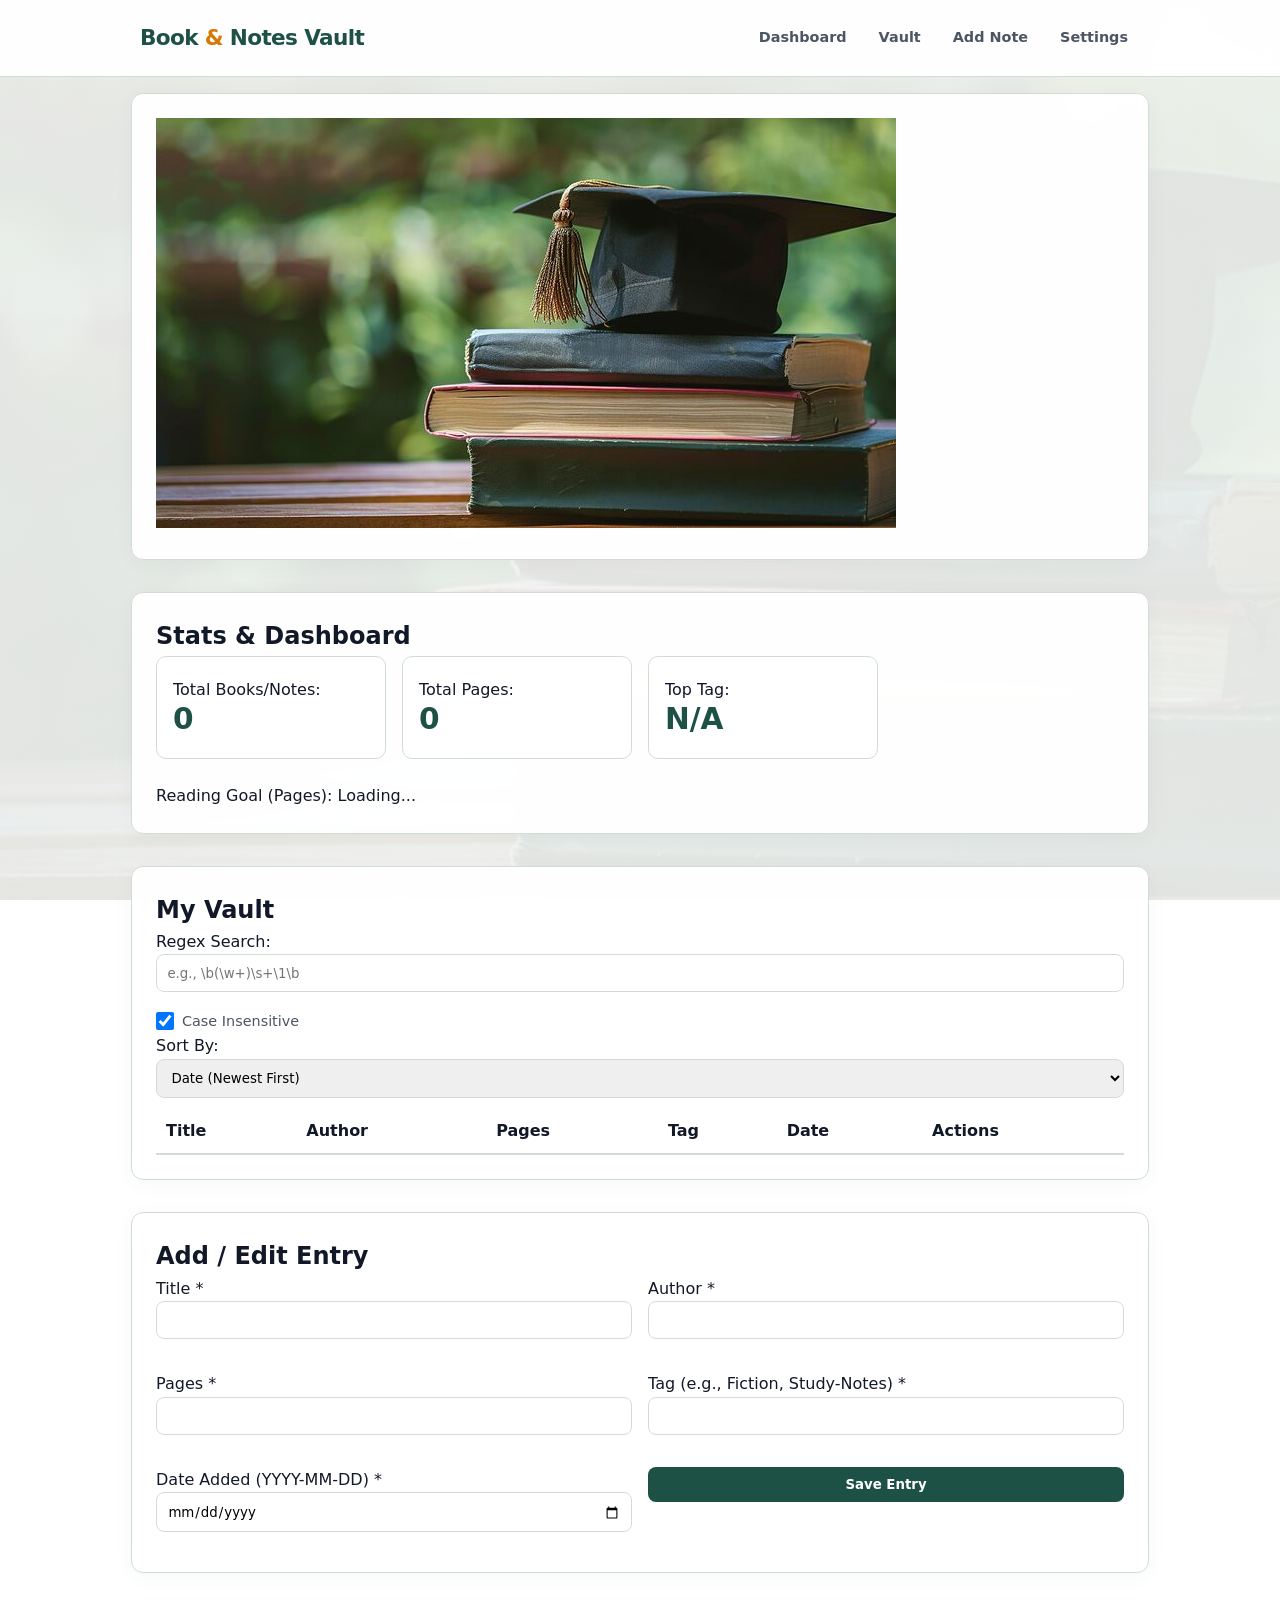
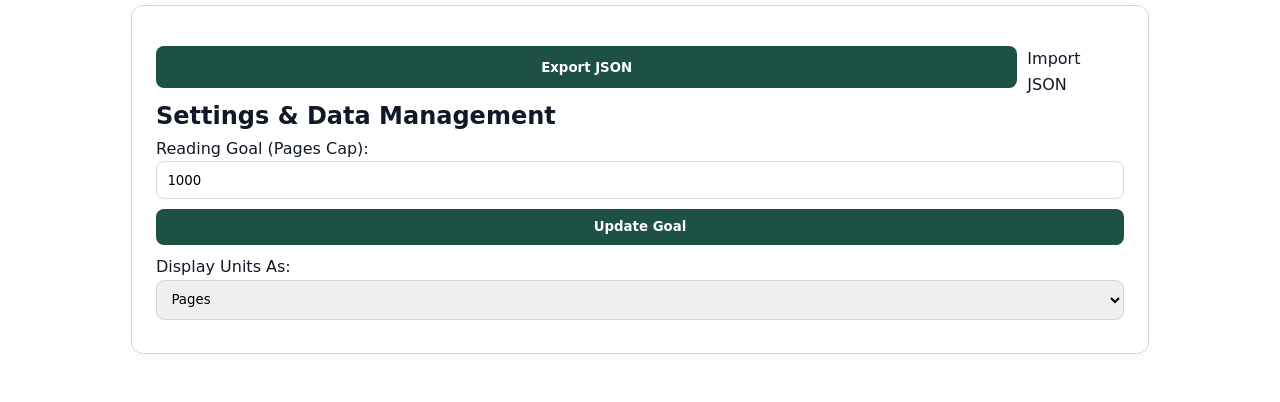
==== commit 35c1b0e6: "Making other second adjustments after testing" ====
--- a/index.html
+++ b/index.html
@@ -58,14 +58,14 @@
           <input type="text" id="search-input" placeholder="e.g., \b(\w+)\s+\1\b">
           <label class="check-label"><input type="checkbox" id="search-case" checked> Case Insensitive</label>
         </div>
-       <div class="sort-group"></div>
+          <div class="sort-group">
           <label for="sort-select">Sort By:</label>
-          <select id="sort-select">
+            <select id="sort-select">
             <option value="dateAdded-desc">Date (Newest First)</option>
             <option value="dateAdded-asc">Date (Oldest First)</option>
             <option value="title-asc">Title (A-Z)</option>
             <option value="pages-desc">Pages (High-Low)</option>
-          </select>
+            </select>
         </div>
       </div>
       
@@ -135,11 +135,17 @@
 
     <!-- Settings Section -->
     <section id="settings" class="section-block panel" aria-labelledby="settings-heading">
-      <div class="form-group action-group">
+    <div class="form-group action-group">
           <button id="export-btn" class="button button-primary">Export JSON</button>
-          <label for="import-file" class="button button-light">Import JSON</label>
+
+           <label for="import-file" class="button button-light">
+                Import JSON
+          </label>
+
           <input type="file" id="import-file" class="sr-only" accept=".json">
-        </div>
+
+         <p id="import-message" role="status" aria-live="polite"></p>
+      </div>
       <h2 id="settings-heading">Settings & Data Management</h2>
       <div class="form-group">
         <label for="page-goal">Reading Goal (Pages Cap):</label>
--- a/styles/main.css
+++ b/styles/main.css
@@ -514,3 +514,45 @@
 
 
 
+/* Import JSON button */
+#import-file {
+  display: none;
+}
+
+.import-label {
+  display: inline-block;
+  padding: 10px 18px;
+  background-color: #2563eb;
+  color: white;
+  border: none;
+  border-radius: 6px;
+  cursor: pointer;
+  font-size: 14px;
+  font-weight: 600;
+  text-align: center;
+  transition: background-color 0.2s ease;
+}
+
+.import-label:hover {
+  background-color: #1d4ed8;
+}
+
+.import-label:focus-within {
+  outline: 2px solid #93c5fd;
+  outline-offset: 3px;
+}
+
+/* Import success or error message */
+#import-message {
+  margin-top: 10px;
+  font-size: 14px;
+  font-weight: 500;
+}
+
+#import-message.success {
+  color: #15803d;
+}
+
+#import-message.error {
+  color: #dc2626;
+}
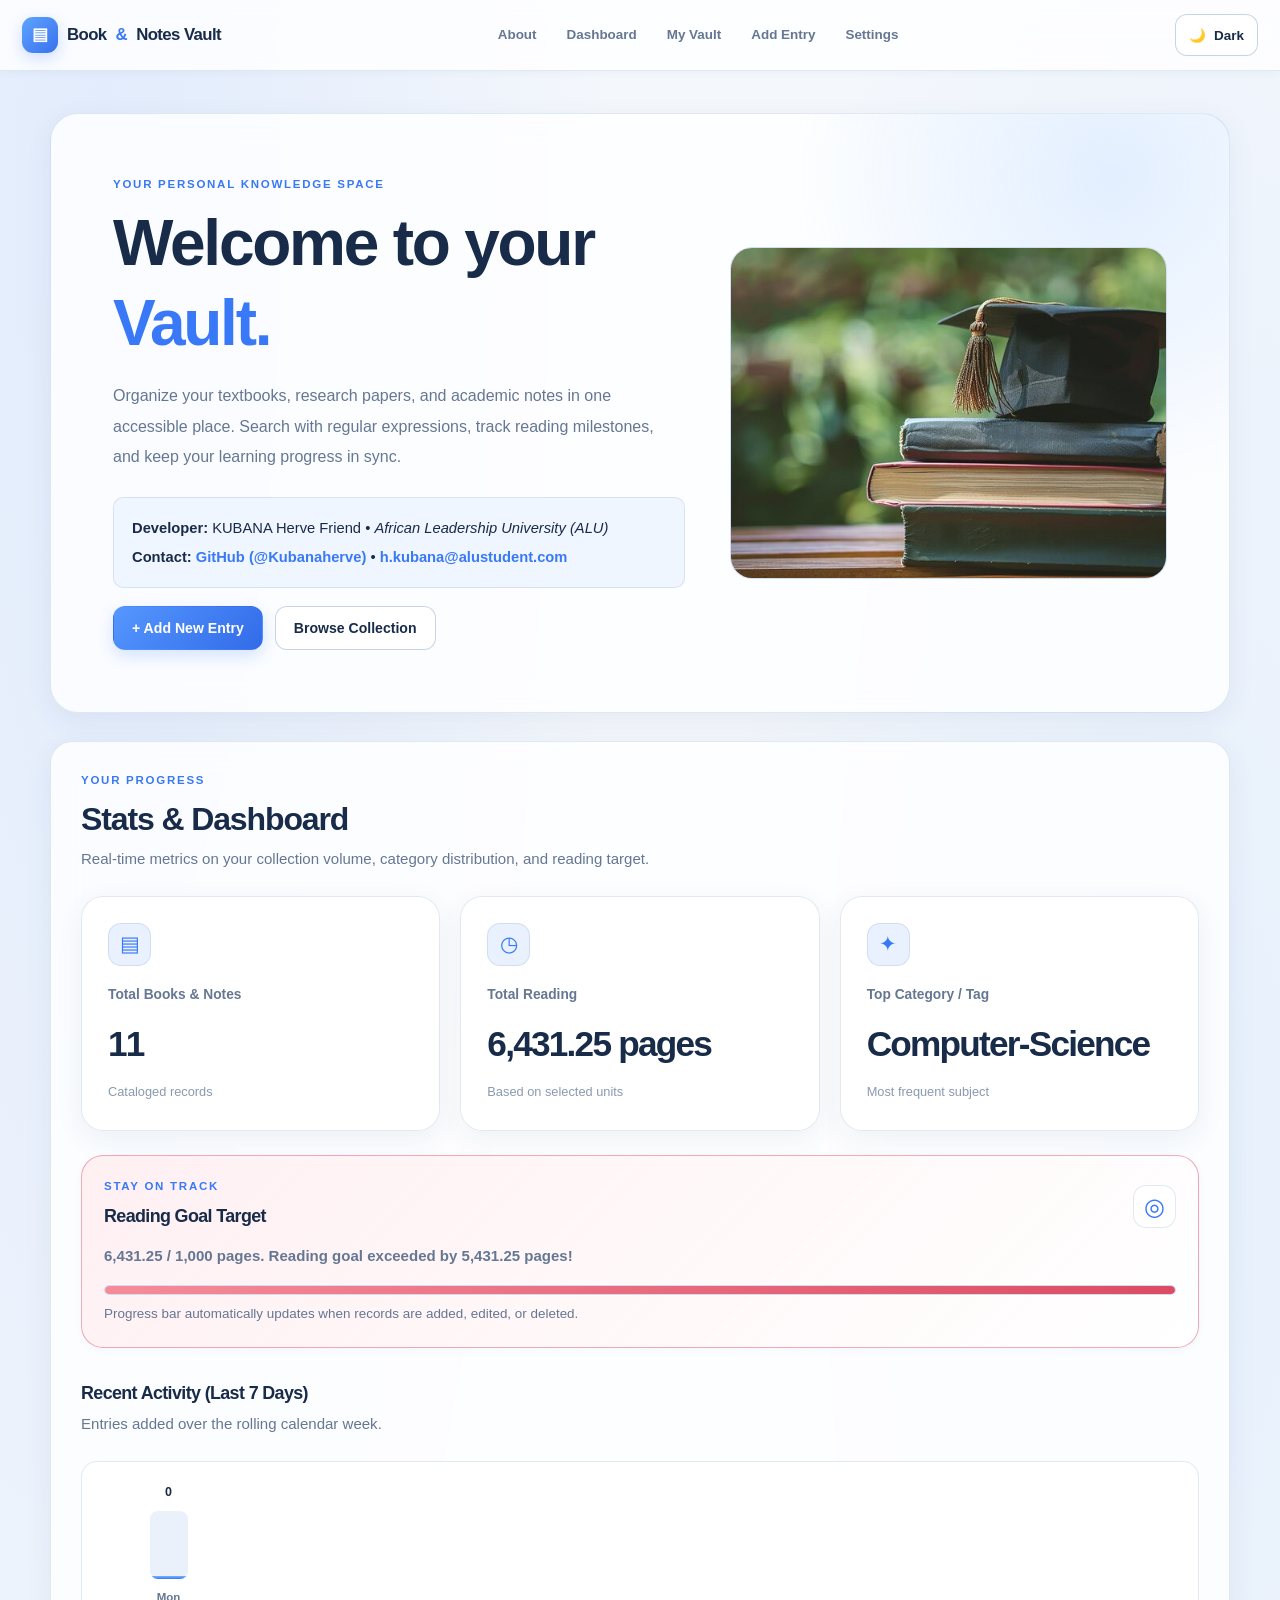
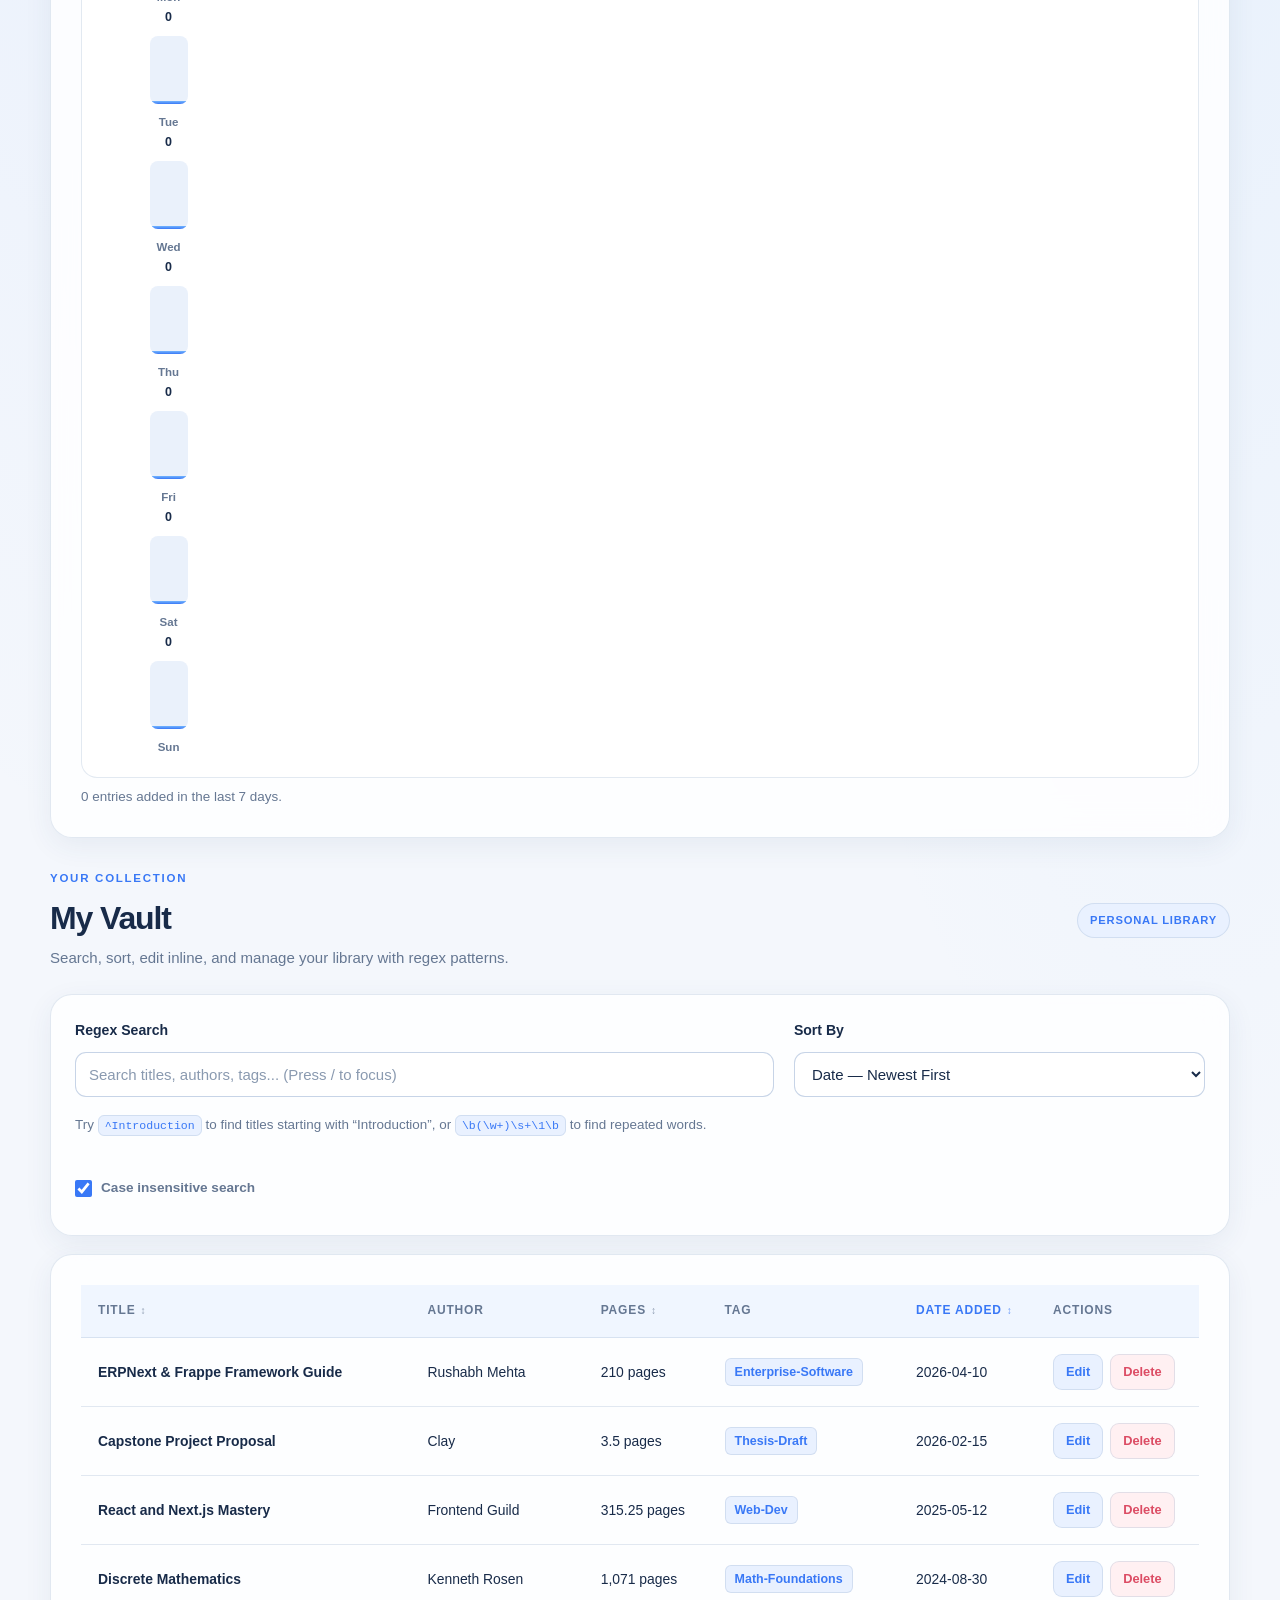
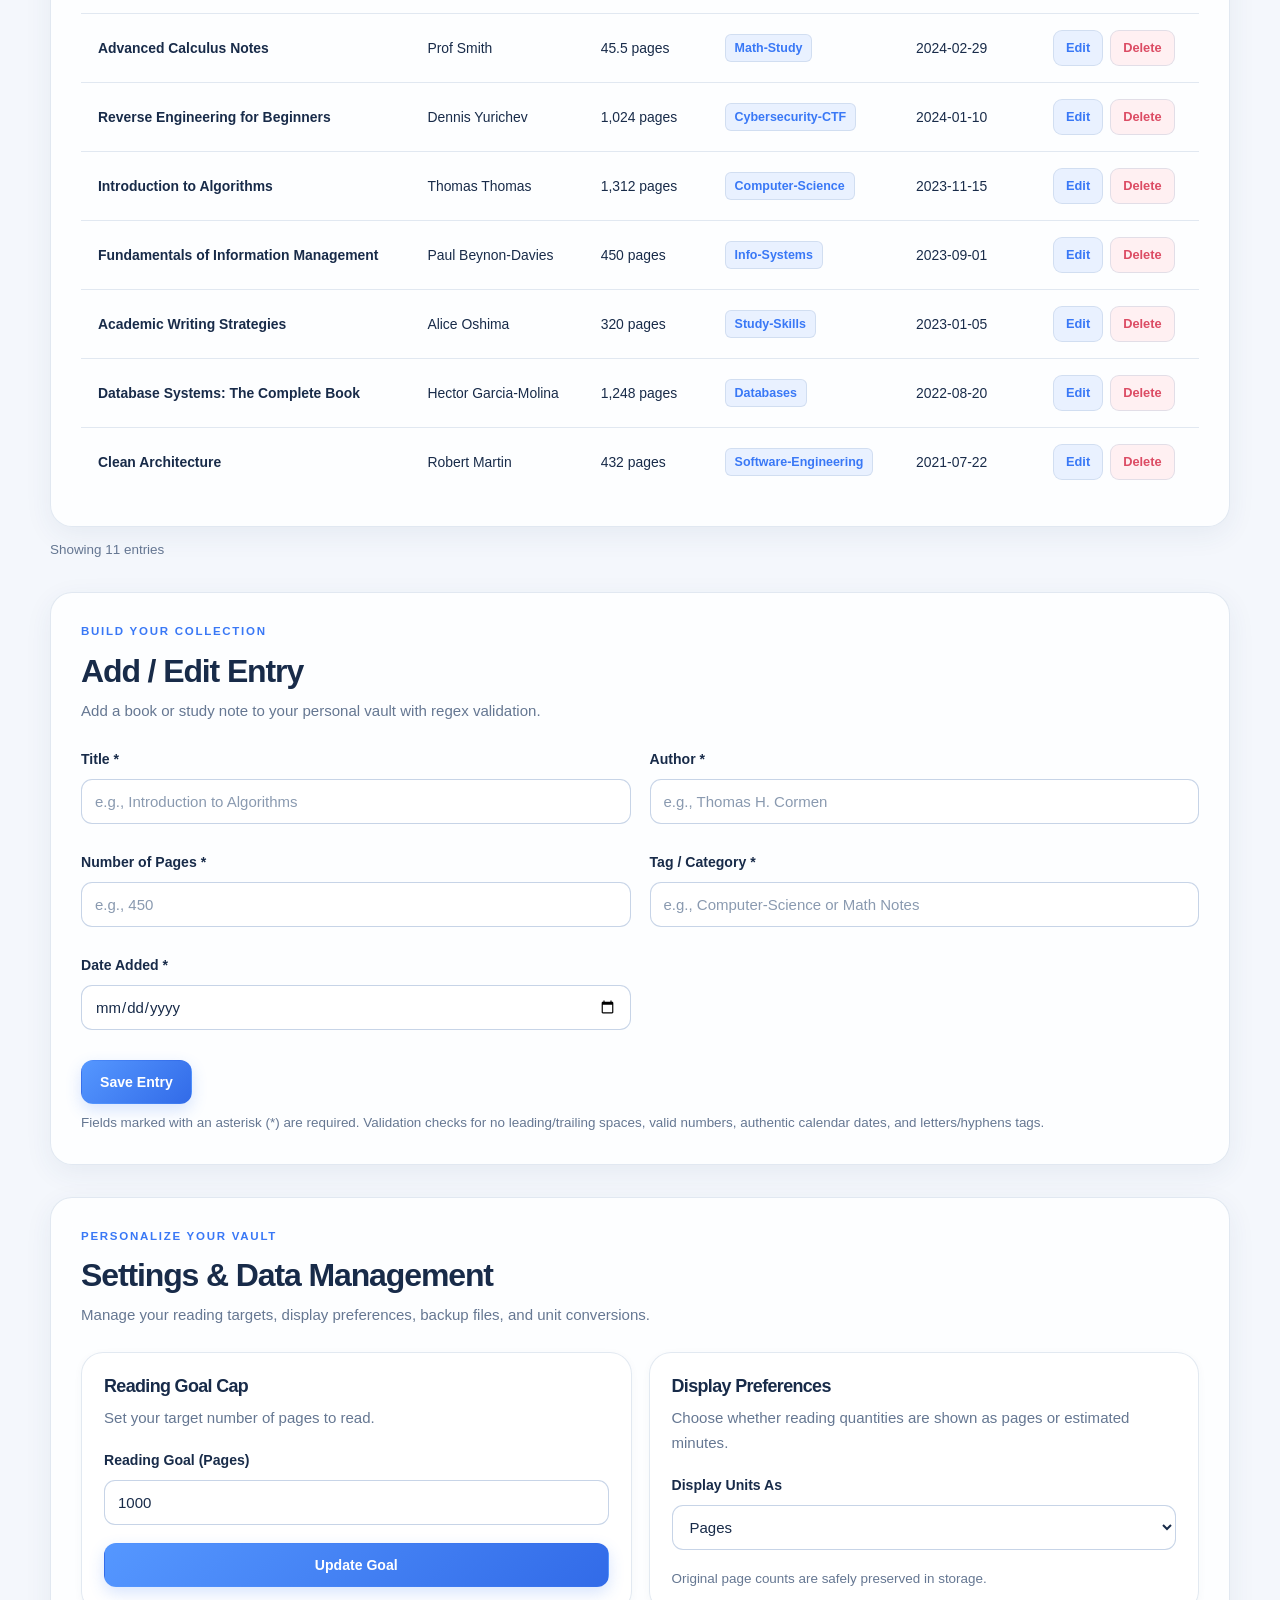
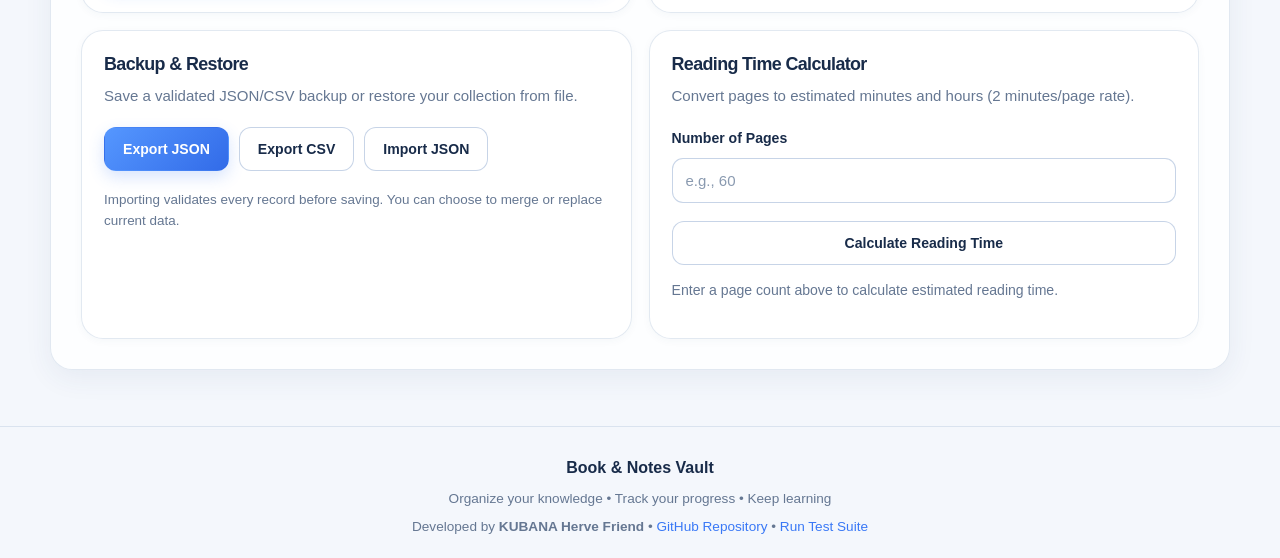
==== commit 23c29725: "feat(app): wire keyboard navigation, reading calculator, theme toggle, and semantic landmarks" ====
--- a/index.html
+++ b/index.html
@@ -3,179 +3,524 @@
 <head>
   <meta charset="UTF-8">
   <meta name="viewport" content="width=device-width, initial-scale=1.0">
-  <title>Book & Notes Vault</title>
+  <meta name="theme-color" content="#0b1120">
+  <meta name="description" content="Organize your books, study notes, and reading progress in one accessible personal library.">
+  <title>Book &amp; Notes Vault</title>
   <link rel="stylesheet" href="styles/main.css">
-  <!-- FIXED: Linked your JavaScript so the app actually works -->
   <script type="module" src="scripts/app.js"></script>
 </head>
 <body>
+  <!-- Accessible Skip-to-Content Link -->
   <a href="#main-content" class="skip-link">Skip to main content</a>
+
+  <!-- Header with Brand, Navigation, and Theme Switcher -->
   <header class="site-header">
     <div class="header-inner">
-      <a class="brand" href="#">Book <span>&</span> Notes Vault</a>
-      <nav aria-label="Main Navigation">
+      <a class="brand" href="#about" aria-label="Book and Notes Vault Home">
+        <span aria-hidden="true">▤</span>
+        Book <span class="brand-accent">&amp;</span> Notes Vault
+      </a>
+      <nav aria-label="Main navigation">
+        <a href="#about">About</a>
         <a href="#dashboard">Dashboard</a>
-        <a href="#vault">Vault</a>
-        <a href="#form-section">Add Note</a>
+        <a href="#vault">My Vault</a>
+        <a href="#form-section">Add Entry</a>
         <a href="#settings">Settings</a>
       </nav>
+      <button
+        type="button"
+        id="theme-toggle"
+        class="theme-toggle"
+        aria-label="Switch to dark mode"
+        aria-pressed="false"
+      >
+        <span class="theme-icon" aria-hidden="true">🌙</span>
+        <span class="theme-label">Dark</span>
+      </button>
     </div>
   </header>
 
-  <!-- ARIA Live Regions for Accessibility Announcements -->
-  <div id="aria-polite" class="sr-only" aria-live="polite"></div>
-  <div id="aria-assertive" class="sr-only" aria-live="assertive"></div>
-
+  <!-- Global ARIA Live Regions for Polite and Assertive Announcements -->
+  <div id="aria-polite" class="sr-only" role="status" aria-live="polite" aria-atomic="true"></div>
+  <div id="aria-assertive" class="sr-only" role="alert" aria-live="assertive" aria-atomic="true"></div>
+
+  <!-- Main Content Landmark -->
   <main id="main-content">
-
-    <!-- ADDED: The Graduation Image -->
-    <section class="welcome panel">
+    <!-- Section 1: About Section (Purpose + Contact) -->
+    <section id="about" class="welcome panel" aria-labelledby="about-heading">
+      <div class="welcome-content">
+        <p class="eyebrow">YOUR PERSONAL KNOWLEDGE SPACE</p>
+        <h1 id="about-heading">
+          Welcome to your <span class="brand-accent">Vault.</span>
+        </h1>
+        <p class="welcome-description">
+          Organize your textbooks, research papers, and academic notes in one accessible place.
+          Search with regular expressions, track reading milestones, and keep your learning progress in sync.
+        </p>
+        <div class="about-contact">
+          <p><strong>Developer:</strong> KUBANA Herve Friend &bull; <em>African Leadership University (ALU)</em></p>
+          <p>
+            <strong>Contact:</strong>
+            <a href="https://github.com/Kubanaherve" target="_blank" rel="noopener noreferrer">GitHub (@Kubanaherve)</a>
+            &bull;
+            <a href="mailto:h.kubana@alustudent.com">h.kubana@alustudent.com</a>
+          </p>
+        </div>
+        <div class="welcome-actions">
+          <a href="#form-section" class="button button-primary">+ Add New Entry</a>
+          <a href="#vault" class="button button-light">Browse Collection</a>
+        </div>
+      </div>
       <div class="welcome-image-container" aria-hidden="true">
-        <img src="assets/graduation.jpg" alt="Graduation cap and stack of books" class="welcome-image">
+        <img
+          src="assets/graduation.jpg"
+          alt=""
+          class="welcome-image"
+          width="480"
+          height="320"
+        >
       </div>
     </section>
-   
-    <!-- Dashboard Section -->
-    <section id="dashboard" class="section-block panel" aria-labelledby="dashboard-heading">
-      <h2 id="dashboard-heading">Stats & Dashboard</h2>
+
+    <!-- Section 2: Stats & Dashboard -->
+    <section
+      id="dashboard"
+      class="section-block panel"
+      aria-labelledby="dashboard-heading"
+    >
+      <div class="section-heading">
+        <div>
+          <p class="eyebrow">YOUR PROGRESS</p>
+          <h2 id="dashboard-heading">Stats &amp; Dashboard</h2>
+          <p class="section-description">
+            Real-time metrics on your collection volume, category distribution, and reading target.
+          </p>
+        </div>
+      </div>
+
       <div class="stats-grid">
-        <!-- FIXED: Typo on "Total" -->
-        <div class="stat-card">Total Books/Notes: <strong id="stat-total">0</strong></div>
-        <div class="stat-card">Total Pages: <strong id="stat-pages">0</strong></div>
-        <div class="stat-card">Top Tag: <strong id="stat-tag">N/A</strong></div>
-      </div>
-      <div class="cap-tracker" >
-        Reading Goal (Pages): <span id="goal-status">Loading...</span>
+        <article class="stat-card">
+          <span class="stat-icon" aria-hidden="true">▤</span>
+          <p>Total Books &amp; Notes</p>
+          <strong id="stat-total">0</strong>
+          <span class="stat-caption">Cataloged records</span>
+        </article>
+        <article class="stat-card">
+          <span class="stat-icon" aria-hidden="true">◷</span>
+          <p>Total Reading</p>
+          <strong id="stat-pages">0</strong>
+          <span class="stat-caption">Based on selected units</span>
+        </article>
+        <article class="stat-card">
+          <span class="stat-icon" aria-hidden="true">✦</span>
+          <p>Top Category / Tag</p>
+          <strong id="stat-tag">N/A</strong>
+          <span class="stat-caption">Most frequent subject</span>
+        </article>
+      </div>
+
+      <!-- Reading Goal Cap Tracker with Polite/Assertive ARIA Live Announcement -->
+      <div class="cap-tracker settings-card">
+        <div class="tracker-heading">
+          <div>
+            <p class="eyebrow">STAY ON TRACK</p>
+            <h3>Reading Goal Target</h3>
+          </div>
+          <span class="tracker-symbol" aria-hidden="true">◎</span>
+        </div>
+        <p id="goal-status" aria-live="polite">
+          Set a reading goal in Settings to start tracking progress.
+        </p>
+        <div
+          id="goal-progress-track"
+          class="progress-track"
+          role="progressbar"
+          aria-label="Reading goal progress"
+          aria-valuemin="0"
+          aria-valuemax="100"
+          aria-valuenow="0"
+        >
+          <div id="goal-progress-fill" class="progress-fill"></div>
+        </div>
+        <p class="helper-text">
+          Progress bar automatically updates when records are added, edited, or deleted.
+        </p>
+      </div>
+
+      <!-- 7-Day Activity Trend Chart -->
+      <div class="activity-section">
+        <div class="section-heading">
+          <div>
+            <h3>Recent Activity (Last 7 Days)</h3>
+            <p class="section-description">
+              Entries added over the rolling calendar week.
+            </p>
+          </div>
+        </div>
+        <div
+          id="activity-chart"
+          class="activity-chart"
+          role="img"
+          aria-label="Activity chart showing entries added during the last seven days"
+        >
+          <p class="empty-state">Your recent activity will appear here.</p>
+        </div>
+        <p id="activity-summary" class="helper-text" aria-live="polite">
+          No entries logged in the past week.
+        </p>
       </div>
     </section>
 
-    <!-- Vault Table / Search -->
-    <section id="vault" class="section-block" aria-labelledby="vault-heading">
-      <h2 id="vault-heading">My Vault</h2>
+    <!-- Section 3: Records Vault & Live Regex Search -->
+    <section
+      id="vault"
+      class="section-block"
+      aria-labelledby="vault-heading"
+    >
+      <div class="section-heading">
+        <div>
+          <p class="eyebrow">YOUR COLLECTION</p>
+          <h2 id="vault-heading">My Vault</h2>
+          <p class="section-description">
+            Search, sort, edit inline, and manage your library with regex patterns.
+          </p>
+        </div>
+        <span class="section-badge">PERSONAL LIBRARY</span>
+      </div>
+
       <div class="controls panel">
         <div class="search-group">
-          <label for="search-input">Regex Search:</label>
-          <input type="text" id="search-input" placeholder="e.g., \b(\w+)\s+\1\b">
-          <label class="check-label"><input type="checkbox" id="search-case" checked> Case Insensitive</label>
-        </div>
-          <div class="sort-group">
-          <label for="sort-select">Sort By:</label>
-            <select id="sort-select">
-            <option value="dateAdded-desc">Date (Newest First)</option>
-            <option value="dateAdded-asc">Date (Oldest First)</option>
-            <option value="title-asc">Title (A-Z)</option>
-            <option value="pages-desc">Pages (High-Low)</option>
-            </select>
-        </div>
-      </div>
-      
-      <div class="table-responsive panel" >
-        <table id="records-table" >
-          <caption class="sr-only">My Vault Records</caption>
+          <label for="search-input">Regex Search</label>
+          <input
+            type="search"
+            id="search-input"
+            placeholder="Search titles, authors, tags... (Press / to focus)"
+            aria-describedby="search-help search-error"
+            autocomplete="off"
+          >
+          <p id="search-help" class="helper-text">
+            Try <code>^Introduction</code> to find titles starting with “Introduction”,
+            or <code>\b(\w+)\s+\1\b</code> to find repeated words.
+          </p>
+          <p id="search-error" class="error-message" role="status" aria-live="polite"></p>
+          <label class="check-label" for="search-case">
+            <input type="checkbox" id="search-case" checked>
+            Case insensitive search
+          </label>
+        </div>
+
+        <div class="sort-group">
+          <label for="sort-select">Sort By</label>
+          <select id="sort-select">
+            <option value="dateAdded-desc">Date — Newest First</option>
+            <option value="dateAdded-asc">Date — Oldest First</option>
+            <option value="title-asc">Title — A to Z</option>
+            <option value="title-desc">Title — Z to A</option>
+            <option value="pages-desc">Pages — Highest First</option>
+            <option value="pages-asc">Pages — Lowest First</option>
+          </select>
+        </div>
+      </div>
+
+      <div class="table-wrapper table-responsive panel">
+        <table id="records-table">
+          <caption class="sr-only">
+            Saved books and notes catalog with titles, authors, page counts, tags, dates, and action controls.
+          </caption>
           <thead>
-            <tr >
-              <th >Title</th>
-              <th>Author</th>
-              <th>Pages</th>
-              <th>Tag</th>
-              <th>Date</th>
-              <th>Actions</th>
+            <tr>
+              <th scope="col">
+                <button type="button" class="th-sort-btn" data-sort-key="title" aria-label="Sort by Title">
+                  Title <span aria-hidden="true" class="sort-icon">↕</span>
+                </button>
+              </th>
+              <th scope="col">Author</th>
+              <th scope="col">
+                <button type="button" class="th-sort-btn" data-sort-key="pages" aria-label="Sort by Pages">
+                  Pages <span aria-hidden="true" class="sort-icon">↕</span>
+                </button>
+              </th>
+              <th scope="col">Tag</th>
+              <th scope="col">
+                <button type="button" class="th-sort-btn" data-sort-key="dateAdded" aria-label="Sort by Date">
+                  Date Added <span aria-hidden="true" class="sort-icon">↕</span>
+                </button>
+              </th>
+              <th scope="col">Actions</th>
             </tr>
           </thead>
           <tbody id="records-body">
-            <!-- Populated via JS -->
+            <!-- Dynamically populated rows -->
           </tbody>
         </table>
       </div>
+      <p id="record-count" class="helper-text" aria-live="polite">
+        Loading saved entries...
+      </p>
     </section>
 
-    <!-- Add/Edit Form Section -->
-    <section id="form-section" class="section-block panel" aria-labelledby="form-heading">
-      <h2 id="form-heading">Add / Edit Entry</h2>
+    <!-- Section 4: Add / Edit Form -->
+    <section
+      id="form-section"
+      class="section-block panel"
+      aria-labelledby="form-heading"
+    >
+      <div class="section-heading">
+        <div>
+          <p class="eyebrow">BUILD YOUR COLLECTION</p>
+          <h2 id="form-heading">Add / Edit Entry</h2>
+          <p class="section-description">
+            Add a book or study note to your personal vault with regex validation.
+          </p>
+        </div>
+      </div>
+
       <form id="record-form" novalidate>
-        <input type="hidden" id="record-id">
-
-        <!-- FIXED: Added the missing Title, Author, and Pages inputs -->
         <div class="form-group">
-          <label for="title">Title *</label>
-          <input type="text" id="title" required aria-describedby="title-error">
-          <span class="error-message" id="title-error"></span>
+          <label for="title">Title <span aria-hidden="true">*</span></label>
+          <input
+            type="text"
+            id="title"
+            name="title"
+            placeholder="e.g., Introduction to Algorithms"
+            maxlength="150"
+            required
+            aria-required="true"
+            aria-describedby="title-error"
+          >
+          <span id="title-error" class="error-message" role="alert"></span>
         </div>
 
         <div class="form-group">
-          <label for="author">Author *</label>
-          <input type="text" id="author" required aria-describedby="author-error">
-          <span class="error-message" id="author-error"></span>
+          <label for="author">Author <span aria-hidden="true">*</span></label>
+          <input
+            type="text"
+            id="author"
+            name="author"
+            placeholder="e.g., Thomas H. Cormen"
+            maxlength="100"
+            required
+            aria-required="true"
+            aria-describedby="author-error"
+          >
+          <span id="author-error" class="error-message" role="alert"></span>
         </div>
 
         <div class="form-group">
-          <label for="pages">Pages *</label>
-          <input type="number" id="pages" required aria-describedby="pages-error">
-          <span class="error-message" id="pages-error"></span>
+          <label for="pages">Number of Pages <span aria-hidden="true">*</span></label>
+          <input
+            type="number"
+            id="pages"
+            name="pages"
+            placeholder="e.g., 450"
+            min="1"
+            step="any"
+            required
+            aria-required="true"
+            aria-describedby="pages-error"
+          >
+          <span id="pages-error" class="error-message" role="alert"></span>
         </div>
 
         <div class="form-group">
-          <label for="tag">Tag (e.g., Fiction, Study-Notes) *</label>
-          <input type="text" id="tag" required aria-describedby="tag-error">
-          <span class="error-message" id="tag-error"></span>
+          <label for="tag">Tag / Category <span aria-hidden="true">*</span></label>
+          <input
+            type="text"
+            id="tag"
+            name="tag"
+            placeholder="e.g., Computer-Science or Math Notes"
+            maxlength="50"
+            required
+            aria-required="true"
+            aria-describedby="tag-error"
+          >
+          <span id="tag-error" class="error-message" role="alert"></span>
         </div>
 
         <div class="form-group">
-          <label for="dateAdded">Date Added (YYYY-MM-DD) *</label>
-          <input type="date" id="dateAdded" required aria-describedby="date-error">
-          <span class="error-message" id="dateAdded-error"></span>
-        </div>
-
+          <label for="dateAdded">Date Added <span aria-hidden="true">*</span></label>
+          <input
+            type="date"
+            id="dateAdded"
+            name="dateAdded"
+            required
+            aria-required="true"
+            aria-describedby="dateAdded-error"
+          >
+          <span id="dateAdded-error" class="error-message" role="alert"></span>
+        </div>
+
+        <div class="form-actions">
+          <button
+            type="submit"
+            id="save-record-btn"
+            class="button button-primary"
+          >
+            Save Entry
+          </button>
+          <button
+            type="button"
+            id="cancel-edit"
+            class="button button-light hidden"
+          >
+            Cancel Edit
+          </button>
+        </div>
+      </form>
+      <p class="helper-text">
+        Fields marked with an asterisk (<span aria-hidden="true">*</span>) are required. Validation checks for no leading/trailing spaces, valid numbers, authentic calendar dates, and letters/hyphens tags.
+      </p>
+    </section>
+
+    <!-- Section 5: Settings & Backup Management -->
+    <section
+      id="settings"
+      class="section-block panel"
+      aria-labelledby="settings-heading"
+    >
+      <div class="section-heading">
         <div>
-          <button type="submit" class="button button-primary">Save Entry</button>
-          <button type="button" id="cancel-edit" class="button button-light hidden">Cancel Edit</button>
-        </div>
-      </form>
+          <p class="eyebrow">PERSONALIZE YOUR VAULT</p>
+          <h2 id="settings-heading">Settings &amp; Data Management</h2>
+          <p class="section-description">
+            Manage your reading targets, display preferences, backup files, and unit conversions.
+          </p>
+        </div>
+      </div>
+
+      <div class="settings-grid">
+        <!-- Goal Settings -->
+        <div class="settings-card">
+          <h3>Reading Goal Cap</h3>
+          <p class="section-description">
+            Set your target number of pages to read.
+          </p>
+          <div class="form-group">
+            <label for="page-goal">Reading Goal (Pages)</label>
+            <input
+              type="number"
+              id="page-goal"
+              min="1"
+              step="1"
+              value="1000"
+            >
+          </div>
+          <button
+            type="button"
+            id="save-goal"
+            class="button button-primary"
+          >
+            Update Goal
+          </button>
+        </div>
+
+        <!-- Display Preferences -->
+        <div class="settings-card">
+          <h3>Display Preferences</h3>
+          <p class="section-description">
+            Choose whether reading quantities are shown as pages or estimated minutes.
+          </p>
+          <div class="form-group">
+            <label for="unit-toggle">Display Units As</label>
+            <select id="unit-toggle">
+              <option value="pages">Pages</option>
+              <option value="minutes">Minutes (1 page = 2 minutes)</option>
+            </select>
+          </div>
+          <p class="helper-text">
+            Original page counts are safely preserved in storage.
+          </p>
+        </div>
+
+        <!-- Backup & Restore -->
+        <div class="settings-card">
+          <h3>Backup &amp; Restore</h3>
+          <p class="section-description">
+            Save a validated JSON/CSV backup or restore your collection from file.
+          </p>
+          <div class="form-group action-group">
+            <button
+              type="button"
+              id="export-btn"
+              class="button button-primary"
+            >
+              Export JSON
+            </button>
+            <button
+              type="button"
+              id="export-csv-btn"
+              class="button button-light"
+            >
+              Export CSV
+            </button>
+            <label for="import-file" class="button button-light import-label">
+              Import JSON
+            </label>
+            <input
+              type="file"
+              id="import-file"
+              class="sr-only"
+              accept=".json,application/json"
+              aria-describedby="import-help import-message"
+            >
+          </div>
+          <p id="import-help" class="helper-text">
+            Importing validates every record before saving. You can choose to merge or replace current data.
+          </p>
+          <p
+            id="import-message"
+            class="import-message"
+            role="status"
+            aria-live="polite"
+            aria-atomic="true"
+          ></p>
+        </div>
+
+        <!-- Reading Time Calculator -->
+        <div class="settings-card">
+          <h3>Reading Time Calculator</h3>
+          <p class="section-description">
+            Convert pages to estimated minutes and hours (2 minutes/page rate).
+          </p>
+          <div class="form-group">
+            <label for="convert-pages">Number of Pages</label>
+            <input
+              type="number"
+              id="convert-pages"
+              min="1"
+              step="1"
+              placeholder="e.g., 60"
+            >
+          </div>
+          <button
+            type="button"
+            id="convert-btn"
+            class="button button-light"
+          >
+            Calculate Reading Time
+          </button>
+          <p
+            id="conversion-result"
+            class="conversion-result"
+            aria-live="polite"
+          >
+            Enter a page count above to calculate estimated reading time.
+          </p>
+        </div>
+      </div>
     </section>
-
-    <!-- Settings Section -->
-    <section id="settings" class="section-block panel" aria-labelledby="settings-heading">
-    <div class="form-group action-group">
-          <button id="export-btn" class="button button-primary">Export JSON</button>
-
-           <label for="import-file" class="button button-light">
-                Import JSON
-          </label>
-
-          <input type="file" id="import-file" class="sr-only" accept=".json">
-
-         <p id="import-message" role="status" aria-live="polite"></p>
-      </div>
-      <h2 id="settings-heading">Settings & Data Management</h2>
-      <div class="form-group">
-        <label for="page-goal">Reading Goal (Pages Cap):</label>
-        <input type="number" id="page-goal" value="1000">
-        <button id="save-goal" class="button button-primary">Update Goal</button>
-      </div>
-      <div class="form-group">
-        <label for="unit-toggle">Display Units As:</label>
-        <select id="unit-toggle">
-          <option value="pages">Pages</option>
-          <option value="minutes">Minutes (1 page = 2 mins)</option>
-        <!-- FIXED: Added missing closing tags -->
-        </select>
-      </div>
-    </section>
-        
   </main>
+
+  <!-- Semantic Footer Landmark (Direct child of body) -->
+  <footer class="site-footer">
+    <p class="footer-brand">Book &amp; Notes Vault</p>
+    <p>Organize your knowledge &bull; Track your progress &bull; Keep learning</p>
+    <p>
+      Developed by <strong>KUBANA Herve Friend</strong> &bull;
+      <a href="https://github.com/Kubanaherve/book-notes-vault" target="_blank" rel="noopener noreferrer">GitHub Repository</a>
+      &bull;
+      <a href="tests.html">Run Test Suite</a>
+    </p>
+  </footer>
 </body>
-</html>
-
-
-  
-  
-  
-     
-
-
-
-    
-
-        
-  
-
+</html>
--- a/styles/main.css
+++ b/styles/main.css
@@ -1,558 +1,1680 @@
 /* =========================================
-   1. CSS VARIABLES (COLOR THEME)
-========================================= */
+   BOOK & NOTES VAULT
+   Clean blue glassmorphism design
+   ========================================= */
+
+/* ---------- 1. Theme variables ---------- */
+
 :root {
-  --primary: #1d5146; /* Deep scholarly green */
-  --primary-hover: #164037;
-  --accent: #d97706; /* Scholarly gold */
-  --bg-color: #f3f6f4;
-  --text-main: #111827;
-  --text-muted: #4b5563;
-  --error: #b91c1c;
-  --success: #15803d;
-  --border: #d1dcd6;
-  --surface: rgba(255, 255, 255, 0.94);
-  --mark-bg: #fde047;
-}
-
-/* =========================================
-   2. GLOBAL RESET
-========================================= */
+  color-scheme: light;
+
+  --bg: #f4f7fc;
+  --bg-secondary: #eaf1fb;
+
+  --surface: rgba(255, 255, 255, 0.82);
+  --surface-solid: #ffffff;
+  --surface-hover: #f0f6ff;
+
+  --text: #182b49;
+  --text-secondary: #657792;
+  --text-muted: #8a9ab0;
+
+  --primary: #3978f6;
+  --primary-hover: #2863dc;
+  --primary-soft: #e9f1ff;
+
+  --accent: #65a9ff;
+  --success: #159b72;
+  --success-soft: #e4f8f0;
+
+  --danger: #dc4c64;
+  --danger-soft: #fff0f2;
+
+  --border: rgba(125, 153, 190, 0.22);
+  --border-strong: rgba(95, 132, 185, 0.35);
+
+  --shadow-sm:
+    0 2px 8px rgba(36, 66, 110, 0.04);
+
+  --shadow-md:
+    0 8px 28px rgba(36, 66, 110, 0.07);
+
+  --shadow-lg:
+    0 18px 55px rgba(36, 66, 110, 0.10);
+
+  --glass-blur: 18px;
+
+  --radius-sm: 10px;
+  --radius-md: 16px;
+  --radius-lg: 22px;
+  --radius-xl: 28px;
+
+  --transition: 180ms ease;
+}
+
+/* ---------- Dark theme ---------- */
+
+html[data-theme="dark"] {
+  color-scheme: dark;
+
+  --bg: #0c1322;
+  --bg-secondary: #121d31;
+
+  --surface: rgba(22, 34, 55, 0.86);
+  --surface-solid: #162237;
+  --surface-hover: #20314c;
+
+  --text: #e9f0fc;
+  --text-secondary: #a6b7d0;
+  --text-muted: #8295b1;
+
+  --primary: #76a6ff;
+  --primary-hover: #9bbcff;
+  --primary-soft: #213657;
+
+  --accent: #76b8ff;
+  --success: #50d6a5;
+  --success-soft: #153b32;
+
+  --danger: #ff8395;
+  --danger-soft: #44232d;
+
+  --border: rgba(153, 180, 220, 0.13);
+  --border-strong: rgba(153, 180, 220, 0.25);
+
+  --shadow-sm:
+    0 2px 8px rgba(0, 0, 0, 0.12);
+
+  --shadow-md:
+    0 8px 28px rgba(0, 0, 0, 0.18);
+
+  --shadow-lg:
+    0 18px 55px rgba(0, 0, 0, 0.24);
+}
+
+/* ---------- 2. Reset and base ---------- */
+
 * {
   box-sizing: border-box;
-  margin: 0;
-  padding: 0;
 }
 
 html {
   scroll-behavior: smooth;
-  scroll-padding-top: 1.5rem;
-}
-
-/* =========================================
-   3. BODY AND BACKGROUND
-========================================= */
+  scroll-padding-top: 100px;
+}
+
 body {
-  font-family: system-ui, -apple-system, sans-serif;
-  background-image:
-    linear-gradient(
-      rgba(243, 246, 244, 0.92),
-      rgba(243, 246, 244, 0.92)
+  margin: 0;
+  min-height: 100vh;
+
+  background:
+    radial-gradient(
+      ellipse at 8% 4%,
+      rgba(99, 158, 255, 0.13),
+      transparent 32rem
     ),
-    url('../assets/graduation.jpg');
-  background-attachment: fixed;
-  background-size: cover;
-  background-position: center;
-  color: var(--text-main);
+    radial-gradient(
+      ellipse at 94% 22%,
+      rgba(134, 190, 255, 0.12),
+      transparent 30rem
+    ),
+    var(--bg);
+
+  color: var(--text);
+
+  font-family:
+    Inter,
+    -apple-system,
+    BlinkMacSystemFont,
+    "Segoe UI",
+    sans-serif;
+
+  font-size: 15px;
+  line-height: 1.65;
+
+  transition:
+    background-color var(--transition),
+    color var(--transition);
+}
+
+body,
+button,
+input,
+select {
+  font-family:
+    Inter,
+    -apple-system,
+    BlinkMacSystemFont,
+    "Segoe UI",
+    sans-serif;
+}
+
+button,
+input,
+select {
+  font-size: inherit;
+}
+
+button,
+a,
+input,
+select,
+label {
+  -webkit-tap-highlight-color: transparent;
+}
+
+button {
+  cursor: pointer;
+}
+
+a {
+  color: var(--primary);
+  text-decoration: none;
+}
+
+a:hover {
+  color: var(--primary-hover);
+}
+
+img {
+  display: block;
+  max-width: 100%;
+}
+
+::selection {
+  color: #ffffff;
+  background: #3978f6;
+}
+
+.hidden {
+  display: none !important;
+}
+
+/* ---------- 3. Accessibility ---------- */
+
+.skip-link {
+  position: fixed;
+  z-index: 1000;
+  top: 12px;
+  left: 12px;
+
+  padding: 12px 18px;
+
+  color: #ffffff;
+  background: #245ac4;
+
+  border-radius: var(--radius-sm);
+
+  transform: translateY(-160%);
+  transition: transform var(--transition);
+}
+
+.skip-link:focus {
+  transform: translateY(0);
+}
+
+.sr-only {
+  position: absolute;
+
+  width: 1px;
+  height: 1px;
+
+  padding: 0;
+  margin: -1px;
+
+  overflow: hidden;
+  clip: rect(0, 0, 0, 0);
+
+  white-space: nowrap;
+  border: 0;
+}
+
+:focus-visible {
+  outline: 3px solid var(--primary);
+  outline-offset: 4px;
+}
+
+input:focus-visible,
+select:focus-visible,
+textarea:focus-visible {
+  border-color: var(--primary);
+}
+
+/* ---------- 4. Main layout ---------- */
+
+main {
+  width: min(1180px, calc(100% - 32px));
+  margin: 0 auto;
+  padding: 30px 0 24px;
+}
+
+.section-block {
+  margin-bottom: 28px;
+  scroll-margin-top: 100px;
+}
+
+h1,
+h2,
+h3,
+p {
+  margin-top: 0;
+}
+
+h1,
+h2,
+h3 {
+  color: var(--text);
+  line-height: 1.25;
+  letter-spacing: -0.035em;
+}
+
+h1 {
+  font-size: clamp(2.25rem, 6vw, 4rem);
+  font-weight: 760;
+}
+
+h2 {
+  margin-bottom: 10px;
+  font-size: clamp(1.55rem, 3vw, 2rem);
+  font-weight: 730;
+}
+
+h3 {
+  margin-bottom: 12px;
+  font-size: 1.12rem;
+  font-weight: 700;
+}
+
+.section-description {
+  margin-bottom: 0;
+  color: var(--text-secondary);
+  font-size: 0.94rem;
+}
+
+.eyebrow {
+  margin-bottom: 10px;
+
+  color: var(--primary);
+
+  font-size: 0.72rem;
+  font-weight: 800;
+
+  letter-spacing: 0.15em;
+  line-height: 1.5;
+}
+
+.helper-text {
+  margin: 8px 0 0;
+
+  color: var(--text-secondary);
+
+  font-size: 0.84rem;
   line-height: 1.6;
 }
 
-/* =========================================
-   4. SITE HEADER
-========================================= */
-header {
+code {
+  padding: 3px 6px;
+
+  color: var(--primary);
+
+  background: var(--primary-soft);
+
+  border: 1px solid var(--border);
+  border-radius: 6px;
+
+  font-size: 0.86em;
+  overflow-wrap: anywhere;
+}
+
+/* ---------- 5. Glass panels ---------- */
+
+.panel,
+.settings-card,
+.stat-card {
   background: var(--surface);
-  backdrop-filter: blur(8px);
-  border-bottom: 1.5px solid var(--border);
-  padding: 1.25rem 1rem;
-  text-align: center;
+
+  border: 1px solid var(--border);
+  border-radius: var(--radius-lg);
+
+  box-shadow: var(--shadow-md);
+
+  backdrop-filter: blur(var(--glass-blur));
+  -webkit-backdrop-filter: blur(var(--glass-blur));
+}
+
+.panel {
+  padding: 24px;
+}
+
+.section-heading {
+  display: flex;
+  flex-wrap: wrap;
+  align-items: center;
+  justify-content: space-between;
+
+  gap: 16px;
+
+  margin-bottom: 24px;
+}
+
+.section-heading > div {
+  min-width: 0;
+}
+
+.section-heading h2,
+.section-heading h3 {
+  margin-bottom: 8px;
+}
+
+.section-badge {
+  display: inline-flex;
+  align-items: center;
+
+  padding: 7px 12px;
+
+  color: var(--primary);
+
+  background: var(--primary-soft);
+
+  border: 1px solid var(--border);
+  border-radius: 999px;
+
+  font-size: 0.7rem;
+  font-weight: 800;
+  letter-spacing: 0.07em;
+}
+
+/* ---------- 6. Header ---------- */
+
+.site-header {
+  position: sticky;
+  z-index: 100;
+  top: 0;
+
+  background: var(--surface);
+  border-bottom: 1px solid var(--border);
+
+  box-shadow: var(--shadow-sm);
+
+  backdrop-filter: blur(22px);
+  -webkit-backdrop-filter: blur(22px);
 }
 
 .header-inner {
-  max-width: 1000px;
-  margin: 0 auto;
   display: flex;
   flex-direction: column;
-  gap: 0.75rem;
+  align-items: flex-start;
+
+  gap: 12px;
+
+  width: min(1240px, calc(100% - 32px));
+  margin: 0 auto;
+  padding: 14px 0;
 }
 
 .brand {
-  font-size: 1.35rem;
-  font-weight: 850;
-  text-decoration: none;
+  display: inline-flex;
+  align-items: center;
+
+  gap: 9px;
+
+  color: var(--text);
+
+  font-size: 1.05rem;
+  font-weight: 800;
+  letter-spacing: -0.035em;
+}
+
+.brand > span:first-child {
+  display: grid;
+  place-items: center;
+
+  width: 36px;
+  height: 36px;
+
+  color: #ffffff;
+
+  background: linear-gradient(
+    135deg,
+    #5da4ff,
+    #3970ed
+  );
+
+  border-radius: 11px;
+
+  box-shadow: 0 5px 15px rgba(57, 120, 246, 0.24);
+}
+
+.brand-accent {
   color: var(--primary);
-  letter-spacing: -0.03em;
-}
-
-.brand span {
-  color: var(--accent);
-}
-
-/* Navigation */
+}
+
 nav {
   display: flex;
-  flex-wrap: wrap;
+  align-items: center;
+
+  width: 100%;
+  gap: 5px;
+
+  overflow-x: auto;
+  scrollbar-width: thin;
+}
+
+nav a {
+  flex: 0 0 auto;
+
+  padding: 8px 11px;
+
+  color: var(--text-secondary);
+
+  border-radius: 9px;
+
+  font-size: 0.84rem;
+  font-weight: 650;
+
+  transition:
+    color var(--transition),
+    background var(--transition);
+}
+
+nav a:hover,
+nav a:focus-visible {
+  color: var(--primary);
+  background: var(--primary-soft);
+}
+
+/* Theme switch button added to the header */
+
+.theme-toggle {
+  display: inline-flex;
+  align-items: center;
   justify-content: center;
-  gap: 0.5rem;
-}
-
-nav a {
-  text-decoration: none;
+
+  gap: 8px;
+
+  min-height: 42px;
+  padding: 9px 13px;
+
+  color: var(--text);
+
+  background: var(--surface-solid);
+
+  border: 1px solid var(--border-strong);
+  border-radius: 12px;
+
+  font-weight: 700;
+  font-size: 0.84rem;
+
+  transition:
+    background var(--transition),
+    border-color var(--transition),
+    transform var(--transition);
+}
+
+.theme-toggle:hover {
+  background: var(--primary-soft);
+  border-color: var(--primary);
+  transform: translateY(-1px);
+}
+
+/* ---------- 7. Welcome hero ---------- */
+
+.welcome {
+  display: flex;
+  flex-direction: column;
+
+  gap: 28px;
+
+  margin-bottom: 28px;
+  padding: clamp(25px, 5vw, 52px);
+
+  overflow: hidden;
+
+  background:
+    radial-gradient(
+      circle at 90% 10%,
+      rgba(108, 169, 255, 0.18),
+      transparent 20rem
+    ),
+    var(--surface);
+
+  border-radius: var(--radius-xl);
+}
+
+.welcome-content {
+  position: relative;
+  z-index: 1;
+}
+
+.welcome h1 {
+  max-width: 650px;
+  margin-bottom: 18px;
+}
+
+.welcome-description {
+  max-width: 570px;
+
+  margin-bottom: 25px;
+
+  color: var(--text-secondary);
+
+  font-size: 1rem;
+  line-height: 1.9;
+}
+
+.welcome-image-container {
+  width: 100%;
+  min-width: 0;
+  overflow: hidden;
+
+  background: var(--primary-soft);
+
+  border: 1px solid var(--border);
+  border-radius: var(--radius-lg);
+}
+
+.welcome-image {
+  width: 100%;
+  height: 230px;
+
+  object-fit: cover;
+
+  opacity: 0.94;
+
+  transition: transform 400ms ease;
+}
+
+.welcome-image-container:hover .welcome-image {
+  transform: scale(1.035);
+}
+
+/* ---------- 8. Buttons ---------- */
+
+.button {
+  display: inline-flex;
+  align-items: center;
+  justify-content: center;
+
+  gap: 8px;
+
+  min-height: 44px;
+  padding: 11px 18px;
+
+  border: 1px solid transparent;
+  border-radius: 12px;
+
+  font-size: 0.88rem;
+  font-weight: 750;
+  line-height: 1.3;
+
+  text-align: center;
+
+  transition:
+    transform var(--transition),
+    background var(--transition),
+    border-color var(--transition),
+    box-shadow var(--transition);
+}
+
+.button:hover {
+  transform: translateY(-1px);
+}
+
+.button:active {
+  transform: translateY(0);
+}
+
+.button-primary {
+  color: #ffffff;
+
+  background: linear-gradient(
+    135deg,
+    #5597ff,
+    #326be8
+  );
+
+  box-shadow: 0 6px 16px rgba(57, 120, 246, 0.20);
+}
+
+.button-primary:hover {
+  color: #ffffff;
+
+  background: linear-gradient(
+    135deg,
+    #4388f5,
+    #245ed7
+  );
+
+  box-shadow: 0 9px 22px rgba(57, 120, 246, 0.27);
+}
+
+.button-light {
+  color: var(--text);
+
+  background: var(--surface-solid);
+
+  border-color: var(--border-strong);
+}
+
+.button-light:hover {
+  color: var(--primary);
+
+  background: var(--primary-soft);
+
+  border-color: var(--primary);
+}
+
+.btn-edit,
+.btn-delete {
+  display: inline-flex;
+  align-items: center;
+  justify-content: center;
+
+  min-height: 36px;
+  padding: 7px 12px;
+
+  border: 1px solid var(--border);
+  border-radius: 9px;
+
+  font-size: 0.8rem;
+  font-weight: 750;
+
+  transition:
+    background var(--transition),
+    border-color var(--transition),
+    transform var(--transition);
+}
+
+.btn-edit {
+  color: var(--primary);
+  background: var(--primary-soft);
+}
+
+.btn-edit:hover {
+  border-color: var(--primary);
+  transform: translateY(-1px);
+}
+
+.btn-delete {
+  color: var(--danger);
+  background: var(--danger-soft);
+}
+
+.btn-delete:hover {
+  border-color: var(--danger);
+  transform: translateY(-1px);
+}
+
+/* ---------- 9. Dashboard cards ---------- */
+
+.stats-grid {
+  display: grid;
+  grid-template-columns: minmax(0, 1fr);
+
+  gap: 15px;
+  margin-bottom: 24px;
+}
+
+.stat-card {
+  position: relative;
+
+  min-width: 0;
+  padding: 22px;
+
+  overflow-wrap: anywhere;
+
+  transition:
+    transform var(--transition),
+    border-color var(--transition),
+    box-shadow var(--transition);
+}
+
+.stat-card:hover {
+  transform: translateY(-3px);
+
+  border-color: var(--border-strong);
+  box-shadow: var(--shadow-lg);
+}
+
+.stat-icon {
+  display: grid;
+  place-items: center;
+
+  width: 43px;
+  height: 43px;
+
+  margin-bottom: 18px;
+
+  color: var(--primary);
+
+  background: var(--primary-soft);
+
+  border: 1px solid var(--border);
+  border-radius: 13px;
+
+  font-size: 1.3rem;
+}
+
+.stat-card p {
+  margin-bottom: 8px;
+
+  color: var(--text-secondary);
+
+  font-size: 0.86rem;
+  font-weight: 650;
+}
+
+.stat-card strong {
+  display: block;
+
+  margin-bottom: 6px;
+
+  color: var(--text);
+
+  font-size: clamp(1.5rem, 4vw, 2.2rem);
+  font-weight: 800;
+  letter-spacing: -0.05em;
+
+  overflow-wrap: anywhere;
+}
+
+.stat-caption {
   color: var(--text-muted);
-  font-weight: 600;
-  font-size: 0.9rem;
-  padding: 0.4rem 0.75rem;
-  border-radius: 8px;
-  transition: background 0.2s;
-}
-
-nav a:hover {
-  background: rgba(29, 81, 70, 0.08);
-  color: var(--primary);
-}
-
-/* =========================================
-   5. ACCESSIBILITY
-========================================= */
-.skip-link {
-  position: absolute;
-  top: -100px;
-  left: 1rem;
-  background: var(--primary);
-  color: #fff;
-  padding: 0.7rem 1rem;
-  border-radius: 8px;
-  z-index: 100;
-  transition: top 0.2s;
-}
-
-.skip-link:focus {
-  top: 1rem;
-}
-
-.sr-only {
-  position: absolute;
-  width: 1px;
-  height: 1px;
-  padding: 0;
-  margin: -1px;
-  overflow: hidden;
-  clip: rect(0, 0, 0, 0);
-  border: 0;
-}
-
-*:focus-visible {
-  outline: 3px solid var(--accent);
-  outline-offset: 3px;
-}
-
-/* =========================================
-   6. IMMERSIVE BACKGROUND WALLPAPER
-========================================= */
-
-/* Add any additional wallpaper-related styles here. */
-
-/* =========================================
-   7. MAIN LAYOUT
-========================================= */
-main {
-  padding: 1rem;
-  max-width: 1050px;
-  margin: 0 auto;
-}
-
-section {
-  background: var(--surface);
-  backdrop-filter: blur(6px);
-  margin-bottom: 2rem;
-  padding: 1.5rem;
-  border-radius: 12px;
-  border: 1.5px solid var(--border);
-  box-shadow: 0 4px 20px rgba(29, 81, 70, 0.04);
-}
-
-/* Forms & Inputs */
-input, select, button {
-  padding: 0.65rem;
-  border: 1.5px solid var(--border);
-  border-radius: 8px;
-  font-family: inherit;
-  width: 100%;
-  margin-bottom: 0.6rem;
-}
-
-button {
-  background: var(--primary);
-  color: white;
-  border: none;
-  font-weight: 700;
-  cursor: pointer;
-  transition: background 0.2s, transform 0.1s;
-}
-
-button:hover {
-  background: var(--primary-hover);
-  transform: translateY(-1px);
-}
-
-.check-label {
+  font-size: 0.8rem;
+}
+
+/* ---------- 10. Reading goal ---------- */
+
+.cap-tracker {
+  margin-bottom: 30px;
+  padding: 24px;
+
+  background:
+    linear-gradient(
+      135deg,
+      var(--primary-soft),
+      var(--surface)
+    );
+
+  border: 1px solid var(--border);
+  border-radius: var(--radius-lg);
+}
+
+.tracker-heading {
   display: flex;
   align-items: center;
-  gap: 0.5rem;
-  font-size: 0.9rem;
-  margin-top: 0.5rem;
-  color: var(--text-muted);
-  cursor: pointer;
-}
-
-.check-label input {
-  width: 18px;
-  min-height: 18px;
+  justify-content: space-between;
+
+  gap: 14px;
+}
+
+.tracker-heading h3 {
+  margin-bottom: 8px;
+}
+
+.tracker-symbol {
+  display: grid;
+  place-items: center;
+
+  flex: 0 0 auto;
+
+  width: 43px;
+  height: 43px;
+
+  color: var(--primary);
+
+  background: var(--surface-solid);
+
+  border: 1px solid var(--border);
+  border-radius: 13px;
+
+  font-size: 1.5rem;
+}
+
+#goal-status {
+  margin: 8px 0 16px;
+
+  color: var(--text-secondary);
+
+  font-size: 0.94rem;
+  font-weight: 650;
+}
+
+.cap-tracker.exceeded {
+  border-color: rgba(220, 76, 100, 0.45);
+
+  background:
+    linear-gradient(
+      135deg,
+      var(--danger-soft),
+      var(--surface)
+    );
+}
+
+.progress-track {
+  width: 100%;
+  height: 10px;
+
+  overflow: hidden;
+
+  background: var(--bg-secondary);
+
+  border: 1px solid var(--border);
+  border-radius: 999px;
+}
+
+.progress-fill {
+  width: 0;
+  height: 100%;
+
+  background: linear-gradient(
+    90deg,
+    #5ea7ff,
+    #3978f6
+  );
+
+  border-radius: inherit;
+
+  transition: width 400ms ease;
+}
+
+.cap-tracker.exceeded .progress-fill {
+  background: linear-gradient(
+    90deg,
+    #f58b9a,
+    #dc4c64
+  );
+}
+
+/* ---------- 11. Recent activity ---------- */
+
+.activity-section {
+  padding-top: 4px;
+}
+
+.activity-chart {
+  display: grid;
+  grid-template-columns: repeat(7, minmax(0, 1fr));
+
+  gap: 8px;
+  align-items: end;
+
+  min-height: 170px;
+  padding: 20px 12px;
+
+  background: var(--surface-solid);
+
+  border: 1px solid var(--border);
+  border-radius: var(--radius-md);
+}
+
+.activity-chart .empty-state {
+  grid-column: 1 / -1;
+  align-self: center;
+
   margin: 0;
-}
-
-/* Form Error States */
-input[aria-invalid="true"] {
-  border-color: var(--error);
-  background-color: #fef2f2;
-}
-
-.error-message {
-  color: var(--error);
-  font-size: 0.82rem;
-  font-weight: 600;
-  display: block;
-  margin-top: 0.1rem;
-  margin-bottom: 0.4rem;
-}
-
-/* Grid Dashboard Metric Cards */
-.stats-grid {
-  display: grid;
-  grid-template-columns: repeat(2, 1fr);
-  gap: 1rem;
-  margin-bottom: 1.5rem;
-}
-
-.stat-card {
-  background: var(--surface);
-  padding: 1.25rem 1rem;
-  border-radius: 10px;
-  border: 1.5px solid var(--border);
-}
-
-.stat-card p {
-  color: var(--text-muted);
-  font-size: 0.8rem;
-  text-transform: uppercase;
-  letter-spacing: 0.05em;
-  font-weight: 700;
-  margin-bottom: 0.25rem;
-}
-
-.stat-card strong {
-  display: block;
-  font-size: 1.85rem;
-  color: var(--primary);
-  line-height: 1.2;
-}
-
-.stat-card span {
-  display: block;
-  color: var(--text-muted);
-  font-size: 0.78rem;
-  margin-top: 0.15rem;
-}
-
-/* Dashboard Trends Chart */
-.activity-chart {
+  text-align: center;
+}
+
+.activity-day {
+  display: flex;
+  flex-direction: column;
+  align-items: center;
+  justify-content: flex-end;
+
+  gap: 9px;
+
+  min-width: 0;
+  height: 125px;
+}
+
+.activity-bar-track {
   display: flex;
   align-items: flex-end;
-  gap: 8px;
-  height: 130px;
-  margin-top: 1rem;
-  border-bottom: 1.5px solid var(--border);
-  padding-bottom: 6px;
-}
-
-.chart-day {
-  flex: 1;
+
+  width: 100%;
+  max-width: 38px;
+  height: 90px;
+
+  overflow: hidden;
+
+  background: var(--bg-secondary);
+
+  border-radius: 8px;
+}
+
+.activity-bar {
+  width: 100%;
+  min-height: 3px;
+
+  background: linear-gradient(
+    180deg,
+    #73b5ff,
+    #3978f6
+  );
+
+  border-radius: 8px 8px 3px 3px;
+
+  transition: height 300ms ease;
+}
+
+.activity-day-label {
+  color: var(--text-secondary);
+  font-size: 0.72rem;
+  font-weight: 650;
+}
+
+.activity-day-count {
+  color: var(--text);
+  font-size: 0.78rem;
+  font-weight: 800;
+}
+
+.empty-state {
+  padding: 20px;
+
+  color: var(--text-secondary);
+
+  text-align: center;
+}
+
+/* ---------- 12. Search and sorting ---------- */
+
+.controls {
+  display: grid;
+  grid-template-columns: minmax(0, 1fr);
+
+  gap: 20px;
+
+  margin-bottom: 18px;
+  padding: 20px;
+}
+
+.search-group,
+.sort-group {
   display: flex;
   flex-direction: column;
-  justify-content: flex-end;
+  align-items: stretch;
+
+  gap: 9px;
+
+  min-width: 0;
+}
+
+label {
+  color: var(--text);
+
+  font-size: 0.88rem;
+  font-weight: 700;
+}
+
+.check-label {
+  display: inline-flex;
+  flex-direction: row;
   align-items: center;
-  height: 100%;
+
+  gap: 9px;
+
+  width: fit-content;
+
+  color: var(--text-secondary);
+
+  font-size: 0.85rem;
+  font-weight: 550;
+
+  cursor: pointer;
+}
+
+input[type="checkbox"] {
+  width: 17px;
+  height: 17px;
+
+  margin: 0;
+
+  accent-color: var(--primary);
+  cursor: pointer;
+}
+
+input,
+select {
+  width: 100%;
+  min-width: 0;
+  min-height: 45px;
+
+  padding: 11px 13px;
+
+  color: var(--text);
+  background: var(--surface-solid);
+
+  border: 1px solid var(--border-strong);
+  border-radius: 11px;
+
+  outline: none;
+
+  transition:
+    border-color var(--transition),
+    box-shadow var(--transition),
+    background var(--transition);
+}
+
+input::placeholder {
+  color: var(--text-muted);
+}
+
+input:hover,
+select:hover {
+  border-color: var(--primary);
+}
+
+input:focus,
+select:focus {
+  border-color: var(--primary);
+
+  box-shadow: 0 0 0 4px rgba(57, 120, 246, 0.11);
+}
+
+input[aria-invalid="true"] {
+  border-color: var(--danger);
+}
+
+.error-message {
+  display: block;
+
+  min-height: 0;
+
+  color: var(--danger);
+
+  font-size: 0.82rem;
+  line-height: 1.5;
+}
+
+.error-message:not(:empty) {
+  margin-top: 4px;
+}
+
+/* ---------- 13. Records table ---------- */
+
+.table-wrapper {
+  width: 100%;
+
+  margin-bottom: 12px;
+  padding: 0;
+
+  overflow-x: auto;
+  overscroll-behavior-x: contain;
+}
+
+#records-table {
+  width: 100%;
+  min-width: 730px;
+
+  border-collapse: separate;
+  border-spacing: 0;
+
+  text-align: left;
+}
+
+#records-table caption {
+  padding: 12px;
+}
+
+#records-table thead {
+  background: var(--surface-hover);
+}
+
+#records-table th {
+  padding: 16px 17px;
+
+  color: var(--text-secondary);
+
+  border-bottom: 1px solid var(--border);
+
   font-size: 0.75rem;
-  color: var(--text-muted);
-  gap: 4px;
-}
-
-.chart-bar-wrap {
-  width: 100%;
-  height: 95px;
-  display: flex; 
-
-  align-items: flex-end;
-  background: rgba(0, 0, 0, 0.04);
-  border-radius: 6px 6px 0 0;
-  overflow: hidden;
-}
-
-.chart-bar {
-  width: 100%;
-  background: var(--accent);
-  border-radius: 4px 4px 0 0;
-  transition: height 0.4s ease;
-  min-height: 2px;
-}
-
-/* Progress Targets */
-.progress-track {
-  height: 10px;
-  background: rgba(0, 0, 0, 0.06);
-  border-radius: 99px;
-  overflow: hidden;
-  margin: 12px 0;
-}
-
-.progress-fill {
-  height: 100%;
-  background: var(--success);
-  width: 0;
-  transition: width 0.4s ease;
-}
-
-/* Book Records Lists & Animated Cards */
-.book-grid {
-  display: grid;
-  grid-template-columns: 1fr;
-  gap: 1rem;
-}
-
-.book-card {
-  padding: 1.25rem;
-  border: 1.5px solid var(--border);
-  border-left: 6px solid var(--primary);
-  border-radius: 10px;
-  background: var(--surface);
-  animation: fadeUp 0.35s ease-out forwards;
-}
-
-.book-card h3 {
-  color: var(--primary);
-  margin-bottom: 0.25rem;
-  font-size: 1.15rem;
-}
-
-.book-author {
-  font-size: 0.95rem;
-  font-style: italic;
-  color: var(--text-muted);
-  margin-bottom: 0.75rem;
-}
-
-.book-meta {
+  font-weight: 800;
+
+  letter-spacing: 0.07em;
+  text-transform: uppercase;
+
+  white-space: nowrap;
+}
+
+#records-table td {
+  padding: 16px 17px;
+
+  color: var(--text);
+
+  border-bottom: 1px solid var(--border);
+
+  font-size: 0.87rem;
+  vertical-align: middle;
+}
+
+#records-table tbody tr:last-child td {
+  border-bottom: 0;
+}
+
+#records-table tbody tr {
+  transition: background var(--transition);
+}
+
+#records-table tbody tr:hover {
+  background: var(--surface-hover);
+}
+
+#records-table td:first-child {
+  font-weight: 700;
+}
+
+.action-btns {
   display: flex;
   flex-wrap: wrap;
-  gap: 0.5rem;
   align-items: center;
-  margin-bottom: 1rem;
-  font-size: 0.8rem;
-  font-weight: 700;
-  color: var(--text-muted);
-}
-
-.tag-pill {
-  background: rgba(29, 81, 70, 0.07);
-  color: var(--primary);
-  border-radius: 99px;
-  padding: 0.2rem 0.6rem;
-  text-transform: uppercase;
-  font-size: 0.75rem;
-}
-
-.book-actions {
+
+  gap: 7px;
+}
+
+mark {
+  padding: 1px 3px;
+
+  color: #714500;
+  background: #ffdf86;
+
+  border-radius: 3px;
+}
+
+/* ---------- 14. Entry form ---------- */
+
+#record-form {
+  display: grid;
+  grid-template-columns: minmax(0, 1fr);
+
+  gap: 19px;
+}
+
+.form-group {
   display: flex;
-  gap: 0.5rem;
-}
-
-.book-actions .button {
-  padding: 0.5rem 0.75rem;
-  font-size: 0.85rem;
-}
-
-.delete-button {
-  border-color: rgba(185, 28, 28, 0.2);
-  background: rgba(185, 28, 28, 0.05);
-  color: var(--error);
-}
-
-.delete-button:hover {
-  background: var(--error);
-  color: #fff;
-  transform: translateY(-2px);
-}
-
-mark {
-  background: var(--mark-bg);
-  color: var(--text-main);
-  padding: 0 0.15em;
-  border-radius: 2px;
-}
-
-/* Settings Panels & conversions */
+  flex-direction: column;
+
+  gap: 8px;
+
+  min-width: 0;
+}
+
+.form-actions {
+  display: flex;
+  flex-wrap: wrap;
+  align-items: center;
+
+  gap: 10px;
+}
+
+.form-actions button {
+  width: auto;
+  margin: 0;
+}
+
+#record-form .form-actions {
+  margin-top: 3px;
+}
+
+/* ---------- 15. Settings ---------- */
+
 .settings-grid {
   display: grid;
-  grid-template-columns: 1fr;
-  gap: 1.25rem;
+  grid-template-columns: minmax(0, 1fr);
+
+  gap: 17px;
 }
 
 .settings-card {
-  padding: 1.25rem;
-  background: var(--surface);
-  border-radius: 10px;
-  border: 1.5px solid var(--border);
-}
-
+  min-width: 0;
+  padding: 22px;
+
+  box-shadow: var(--shadow-sm);
+
+  transition:
+    border-color var(--transition),
+    box-shadow var(--transition);
+}
+
+.settings-card:hover {
+  border-color: var(--border-strong);
+  box-shadow: var(--shadow-md);
+}
+
+.settings-card h3 {
+  margin-bottom: 9px;
+}
+
+.settings-card .form-group {
+  margin: 18px 0;
+}
+
+.settings-card > .button {
+  width: 100%;
+}
+
+.action-group {
+  display: flex;
+  flex-direction: row;
+  flex-wrap: wrap;
+  align-items: center;
+
+  gap: 10px;
+}
+
+.action-group .button,
+.action-group label.button {
+  width: auto;
+  margin: 0;
+}
+
+.import-label {
+  display: inline-flex;
+  align-items: center;
+  justify-content: center;
+
+  cursor: pointer;
+}
+
+.import-message,
 .conversion-result {
-  font-weight: bold;
-  margin-top: 0.5rem;
-}
-
-.conversion-result strong {
-  font-size: 1.4rem;
-  color: var(--accent);
-}
-
-/* Animation Rule */
-@keyframes fadeUp {
-  from {
-    opacity: 0;
-    transform: translateY(12px);
-  }
-  to {
-    opacity: 1;
-    transform: translateY(0);
-  }
-}
-
-@media (prefers-reduced-motion: reduce) {
-  *, *::before, *::after {
-    scroll-behavior: auto !important;
-    animation-duration: 0.01ms !important;
-    transition-duration: 0.01ms !important;
-  }
-}
-
-/* Media Breakpoints - Scaling to Large Viewports */
-@media (min-width: 560px) {
+  margin-top: 14px;
+
+  color: var(--text-secondary);
+
+  font-size: 0.88rem;
+  overflow-wrap: anywhere;
+}
+
+/* ---------- 16. Footer ---------- */
+
+.site-footer {
+  padding: 28px 12px 14px;
+
+  color: var(--text-secondary);
+
+  border-top: 1px solid var(--border);
+
+  text-align: center;
+}
+
+.site-footer p {
+  margin-bottom: 6px;
+
+  font-size: 0.85rem;
+}
+
+.site-footer .footer-brand {
+  color: var(--text);
+
+  font-size: 1rem;
+  font-weight: 800;
+}
+
+/* ---------- 17. Responsive: small phones ---------- */
+
+@media (max-width: 359px) {
+  main {
+    width: calc(100% - 20px);
+    padding-top: 18px;
+  }
+
+  .header-inner {
+    width: calc(100% - 20px);
+  }
+
+  .panel {
+    padding: 16px;
+    border-radius: 16px;
+  }
+
+  .welcome {
+    padding: 20px;
+  }
+
+  .brand {
+    font-size: 0.94rem;
+  }
+
+  .stats-grid {
+    gap: 10px;
+  }
+
+  .stat-card {
+    padding: 17px;
+  }
+
+  .button {
+    padding: 10px 13px;
+  }
+}
+
+/* ---------- 18. Responsive: phones ---------- */
+
+@media (min-width: 360px) {
+  .stats-grid {
+    grid-template-columns: repeat(2, minmax(0, 1fr));
+  }
+
+  .stats-grid .stat-card:last-child {
+    grid-column: 1 / -1;
+  }
+}
+
+/* ---------- 19. Responsive: tablets ---------- */
+
+@media (min-width: 600px) {
+  main {
+    width: min(1180px, calc(100% - 44px));
+    padding-top: 36px;
+  }
+
+  .header-inner {
+    width: min(1240px, calc(100% - 44px));
+  }
+
+  .header-inner {
+    flex-direction: row;
+    flex-wrap: wrap;
+    align-items: center;
+    justify-content: space-between;
+  }
+
+  nav {
+    width: auto;
+    flex: 1 1 auto;
+    justify-content: flex-end;
+  }
+
   .welcome {
     flex-direction: row;
     align-items: center;
+  }
+
+  .welcome-content {
+    flex: 1 1 55%;
+  }
+
+  .welcome-image-container {
+    flex: 0 1 42%;
+  }
+
+  .welcome-image {
+    height: 280px;
+  }
+
+  .stats-grid {
+    grid-template-columns: repeat(3, minmax(0, 1fr));
+  }
+
+  .stats-grid .stat-card:last-child {
+    grid-column: auto;
+  }
+
+  .controls {
+    grid-template-columns: minmax(0, 1.7fr) minmax(220px, 1fr);
+  }
+
+  #record-form {
+    grid-template-columns: repeat(2, minmax(0, 1fr));
+  }
+
+  #record-form .form-actions {
+    grid-column: 1 / -1;
+  }
+
+  .settings-grid {
+    grid-template-columns: repeat(2, minmax(0, 1fr));
+  }
+}
+
+/* ---------- 20. Responsive: desktop ---------- */
+
+@media (min-width: 900px) {
+  .header-inner {
+    flex-wrap: nowrap;
+  }
+
+  nav {
+    flex: 0 1 auto;
+    gap: 8px;
+  }
+
+  .welcome {
+    gap: 45px;
+    padding: 52px;
+  }
+
+  .welcome-image {
+    height: 330px;
+  }
+
+  .section-block {
+    margin-bottom: 32px;
+  }
+
+  .panel {
+    padding: 30px;
+  }
+
+  .controls {
+    padding: 24px;
+  }
+
+  .settings-grid {
+    grid-template-columns: repeat(2, minmax(0, 1fr));
+  }
+}
+
+/* ---------- 21. Wide desktop ---------- */
+
+@media (min-width: 1200px) {
+  main {
+    padding-top: 42px;
+  }
+
+  .welcome {
+    padding: 62px;
+  }
+
+  .welcome h1 {
+    max-width: 620px;
+  }
+
+  .stats-grid {
+    gap: 20px;
+  }
+
+  .stat-card {
+    padding: 26px;
+  }
+}
+
+/* ---------- 22. Motion accessibility ---------- */
+
+@media (prefers-reduced-motion: reduce) {
+  *,
+  *::before,
+  *::after {
+    scroll-behavior: auto !important;
+    animation-duration: 0.01ms !important;
+    animation-iteration-count: 1 !important;
+    transition-duration: 0.01ms !important;
+  }
+}
+
+/* ---------- 23. Interactive Enhancements & Accessibility ---------- */
+
+:focus-visible {
+  outline: 3px solid var(--primary);
+  outline-offset: 2px;
+}
+
+.th-sort-btn {
+  display: inline-flex;
+  align-items: center;
+  gap: 5px;
+  background: transparent;
+  border: none;
+  padding: 0;
+  margin: 0;
+  color: inherit;
+  font: inherit;
+  font-weight: 800;
+  letter-spacing: inherit;
+  text-transform: uppercase;
+  cursor: pointer;
+  border-radius: 4px;
+}
+
+.th-sort-btn:hover {
+  color: var(--primary);
+}
+
+.th-sort-btn .sort-icon {
+  font-size: 0.85em;
+  opacity: 0.7;
+}
+
+th[aria-sort="ascending"] .th-sort-btn,
+th[aria-sort="descending"] .th-sort-btn {
+  color: var(--primary);
+}
+
+.badge-tag {
+  display: inline-block;
+  padding: 3px 9px;
+  border-radius: 6px;
+  font-size: 0.78rem;
+  font-weight: 600;
+  background: var(--primary-soft);
+  color: var(--primary);
+  border: 1px solid var(--border);
+}
+
+.about-contact {
+  margin: 14px 0 18px 0;
+  padding: 14px 18px;
+  background: var(--surface-hover);
+  border-radius: var(--radius-sm);
+  border: 1px solid var(--border);
+  font-size: 0.92rem;
+}
+
+.about-contact p {
+  margin: 4px 0;
+}
+
+.about-contact a {
+  color: var(--primary);
+  text-decoration: none;
+  font-weight: 600;
+}
+
+.about-contact a:hover {
+  text-decoration: underline;
+}
+
+.welcome-actions {
+  display: flex;
+  flex-wrap: wrap;
+  gap: 12px;
+  margin-top: 14px;
+}
+
+.import-message.success {
+  color: var(--success);
+  font-weight: 600;
+}
+
+.import-message.error {
+  color: var(--danger);
+  font-weight: 600;
+}
+
+/* Inline row editing */
+.inline-editing-row {
+  background: var(--surface-hover) !important;
+}
+
+.inline-input {
+  width: 100%;
+  min-height: 38px;
+  padding: 6px 10px;
+  font-size: 0.88rem;
+}
+
+/* ---------- 24. Responsive: Table to Cards on Mobile (< 768px) ---------- */
+
+@media (max-width: 767px) {
+  #records-table {
+    min-width: 0;
+    display: block;
+    border-collapse: separate;
+  }
+
+  #records-table thead {
+    display: none;
+  }
+
+  #records-table tbody {
+    display: flex;
+    flex-direction: column;
+    gap: 14px;
+    width: 100%;
+  }
+
+  #records-table tbody tr {
+    display: block;
+    background: var(--surface-solid);
+    border: 1px solid var(--border-strong);
+    border-radius: var(--radius-md);
+    padding: 16px;
+    box-shadow: var(--shadow-sm);
+  }
+
+  #records-table td {
+    display: flex;
     justify-content: space-between;
-  }
-  
-  .welcome-image-container {
-    flex: 0 0 240px;
-    margin: 0;
-  }
-  
-  .stats-grid {
-    grid-template-columns: repeat(4, 1fr);
-  }
-  
-  form {
-    display: grid;
-    grid-template-columns: 1fr 1fr;
-    gap: 1rem;
-  }
-  
-  button[type="submit"] {
-    grid-column: span 2;
-  }
-}
-
-@media (min-width: 768px) {
-  .header-inner {
-    flex-direction: row;
     align-items: center;
-    justify-content: space-between;
-  }
-  
-  nav {
+    padding: 9px 0;
+    border-bottom: 1px solid var(--border);
+    font-size: 0.9rem;
+    white-space: normal;
+  }
+
+  #records-table td:last-child {
+    border-bottom: 0;
+    padding-top: 14px;
     justify-content: flex-end;
   }
-  
-  .book-grid {
-    grid-template-columns: repeat(2, 1fr);
-  }
-  
-  .settings-grid {
-    grid-template-columns: repeat(2, 1fr);
-  }
-}
-
-@media (min-width: 1024px) {
-  .book-grid {
-    grid-template-columns: repeat(3, 1fr);
-  }
-  
-  .settings-grid {
-    grid-template-columns: repeat(3, 1fr);
-  }
-}
-table {
-  width: 100%;
-  text-align: left;
-  border-collapse: collapse;
-}
-
-th {
-  padding: 10px;
-  border-bottom: 2px solid var(--border);
-}
-
-.hidden {
-  display: none !important;
-}
-
-.action-group {
-  display: flex;
-  gap: 10px;
-  margin-top: 1rem;
-}
-
-
-
-/* Import JSON button */
-#import-file {
-  display: none;
-}
-
-.import-label {
-  display: inline-block;
-  padding: 10px 18px;
-  background-color: #2563eb;
-  color: white;
-  border: none;
-  border-radius: 6px;
-  cursor: pointer;
-  font-size: 14px;
-  font-weight: 600;
-  text-align: center;
-  transition: background-color 0.2s ease;
-}
-
-.import-label:hover {
-  background-color: #1d4ed8;
-}
-
-.import-label:focus-within {
-  outline: 2px solid #93c5fd;
-  outline-offset: 3px;
-}
-
-/* Import success or error message */
-#import-message {
-  margin-top: 10px;
-  font-size: 14px;
-  font-weight: 500;
-}
-
-#import-message.success {
-  color: #15803d;
-}
-
-#import-message.error {
-  color: #dc2626;
-}+
+  #records-table td::before {
+    content: attr(data-label);
+    font-weight: 700;
+    color: var(--text-secondary);
+    font-size: 0.8rem;
+    text-transform: uppercase;
+    letter-spacing: 0.05em;
+    margin-right: 12px;
+    flex-shrink: 0;
+  }
+
+  #records-table td:last-child::before {
+    display: none;
+  }
+
+  .inline-editing-row td {
+    flex-direction: column;
+    align-items: flex-start;
+    gap: 4px;
+  }
+
+  .inline-editing-row td::before {
+    margin-bottom: 2px;
+  }
+}
+
+
+
